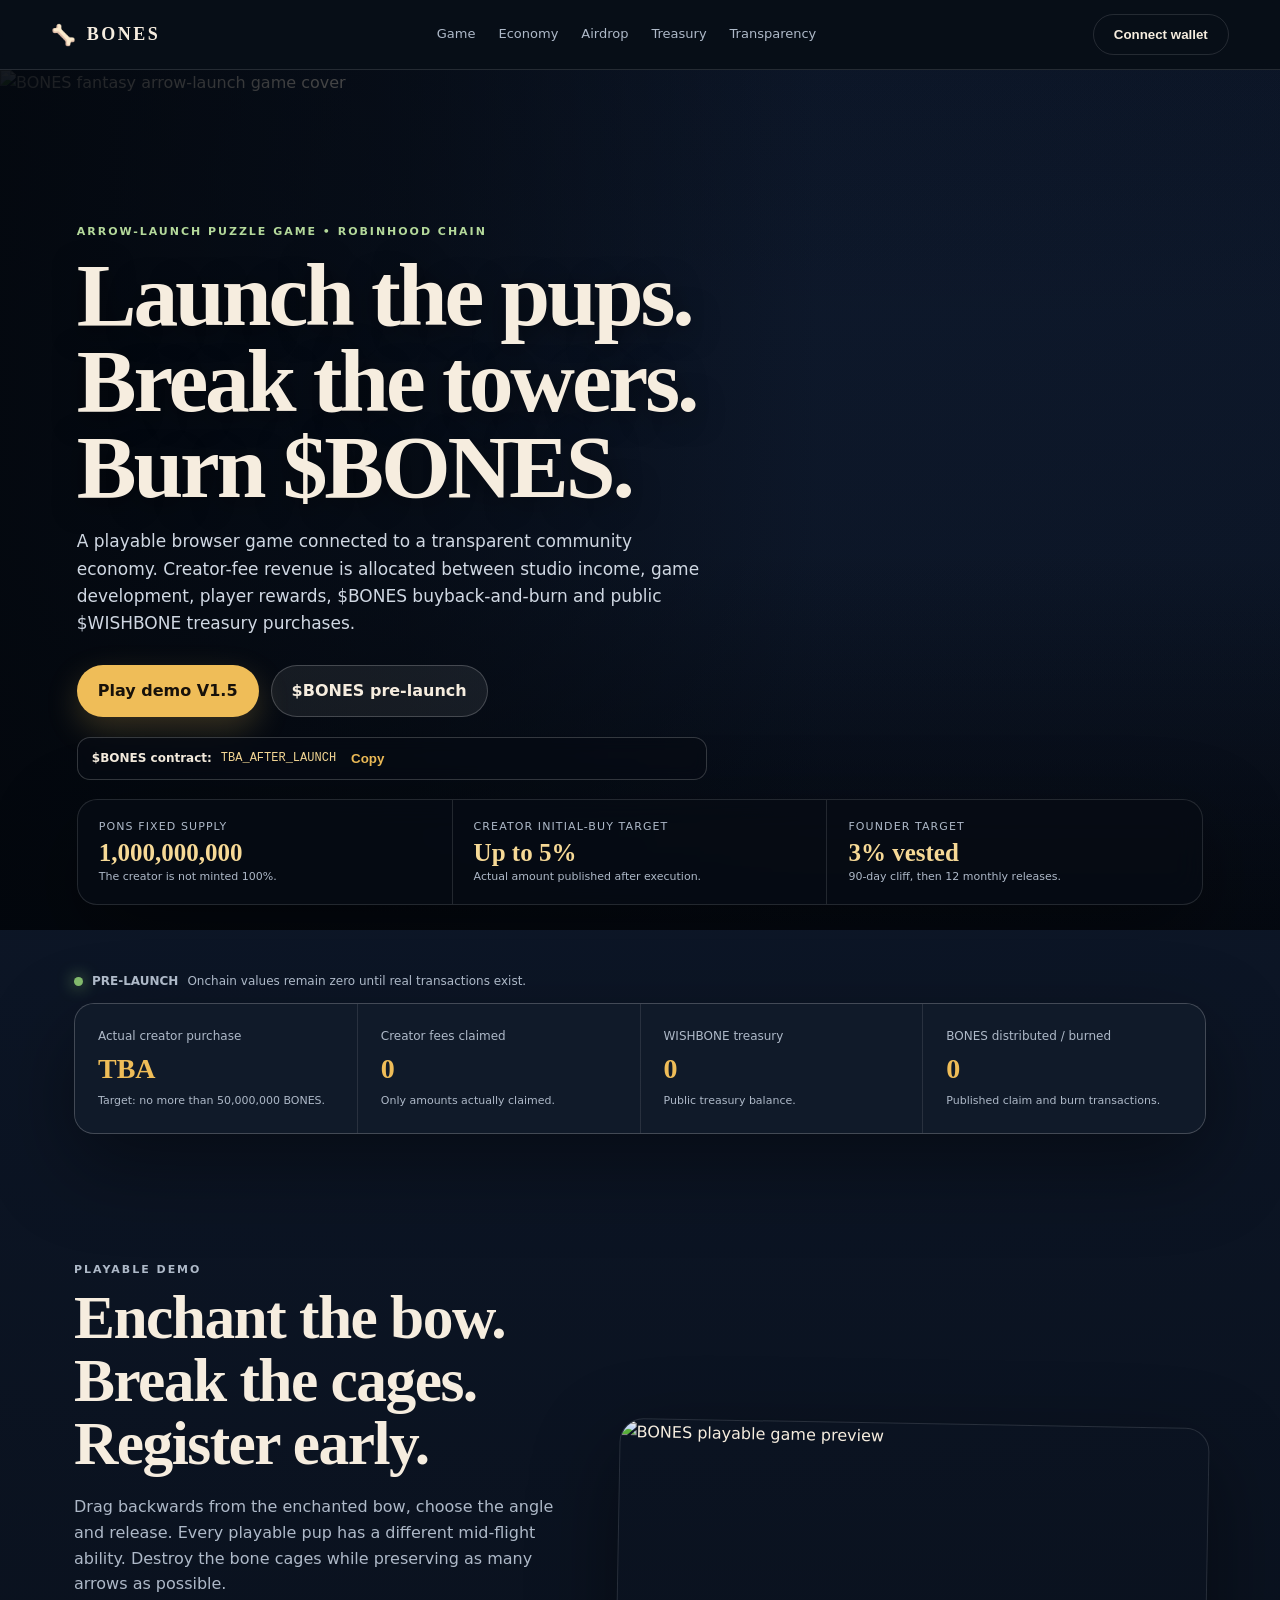
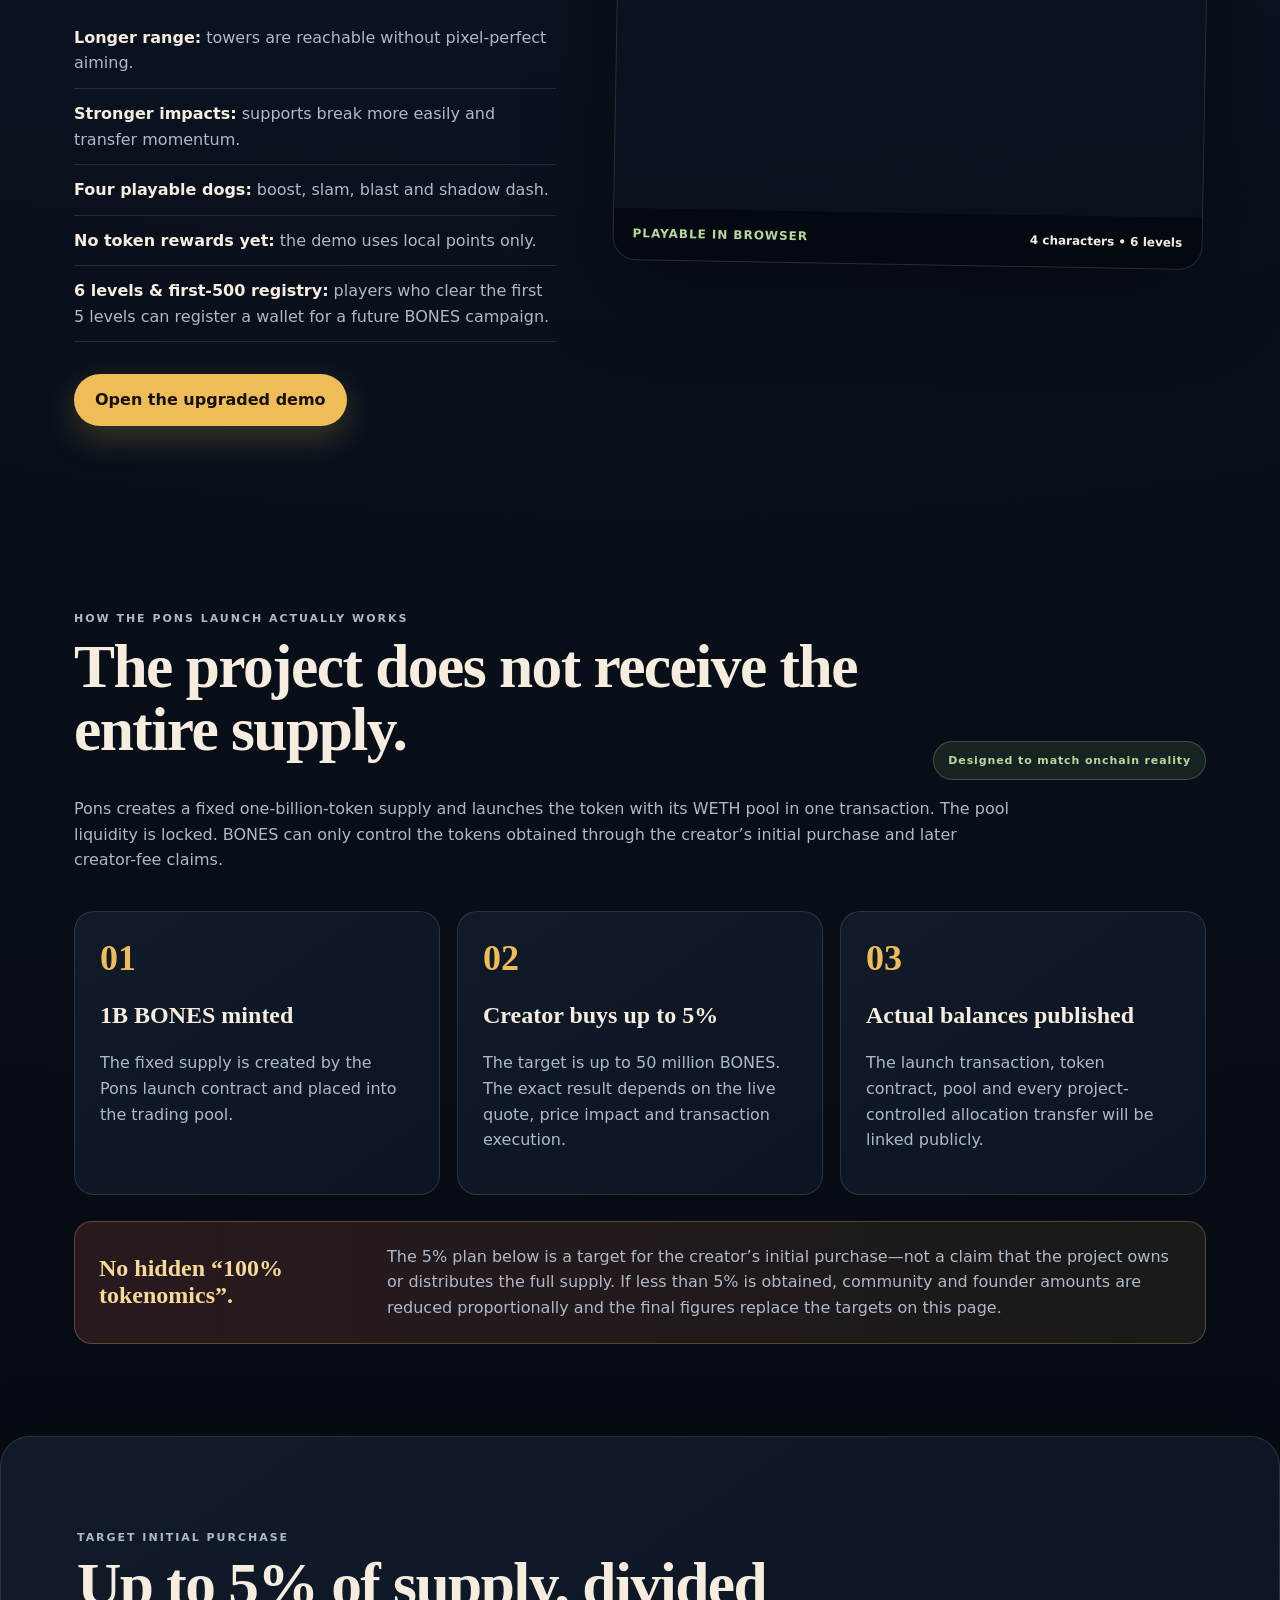
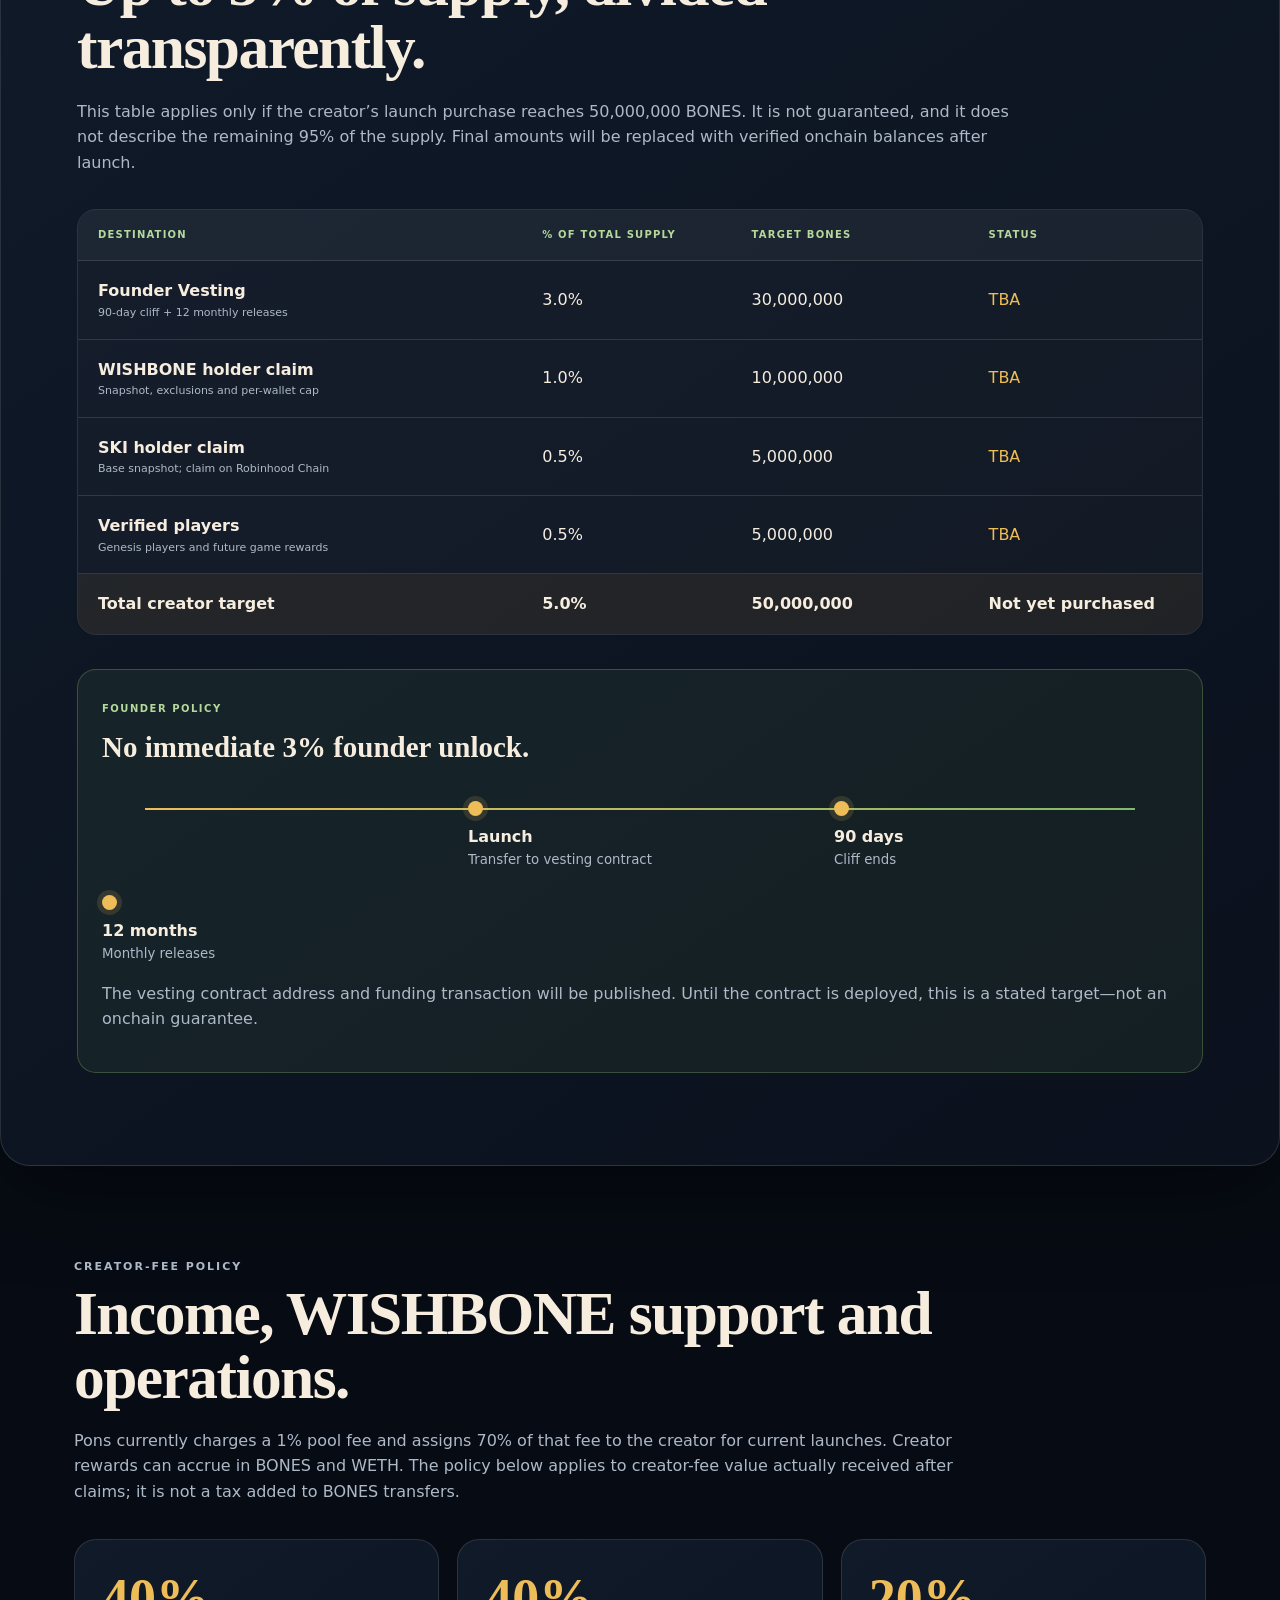
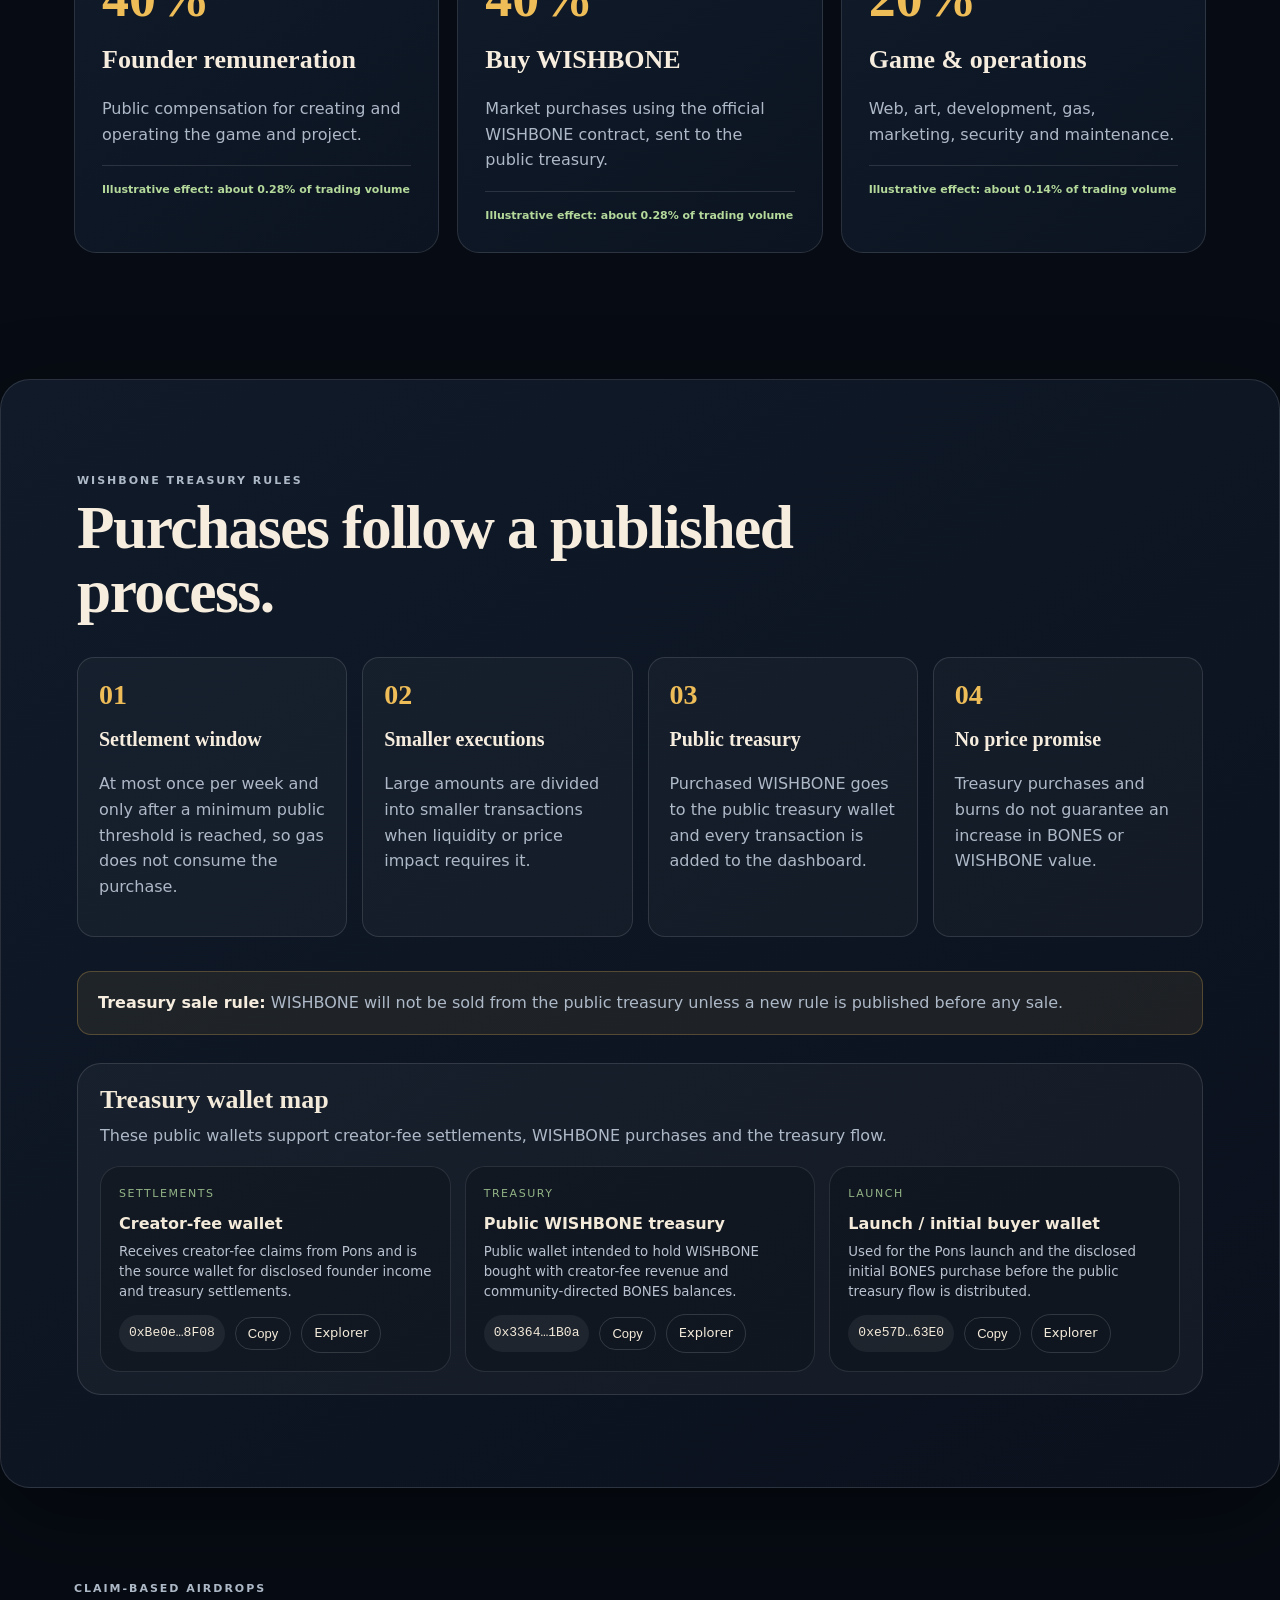
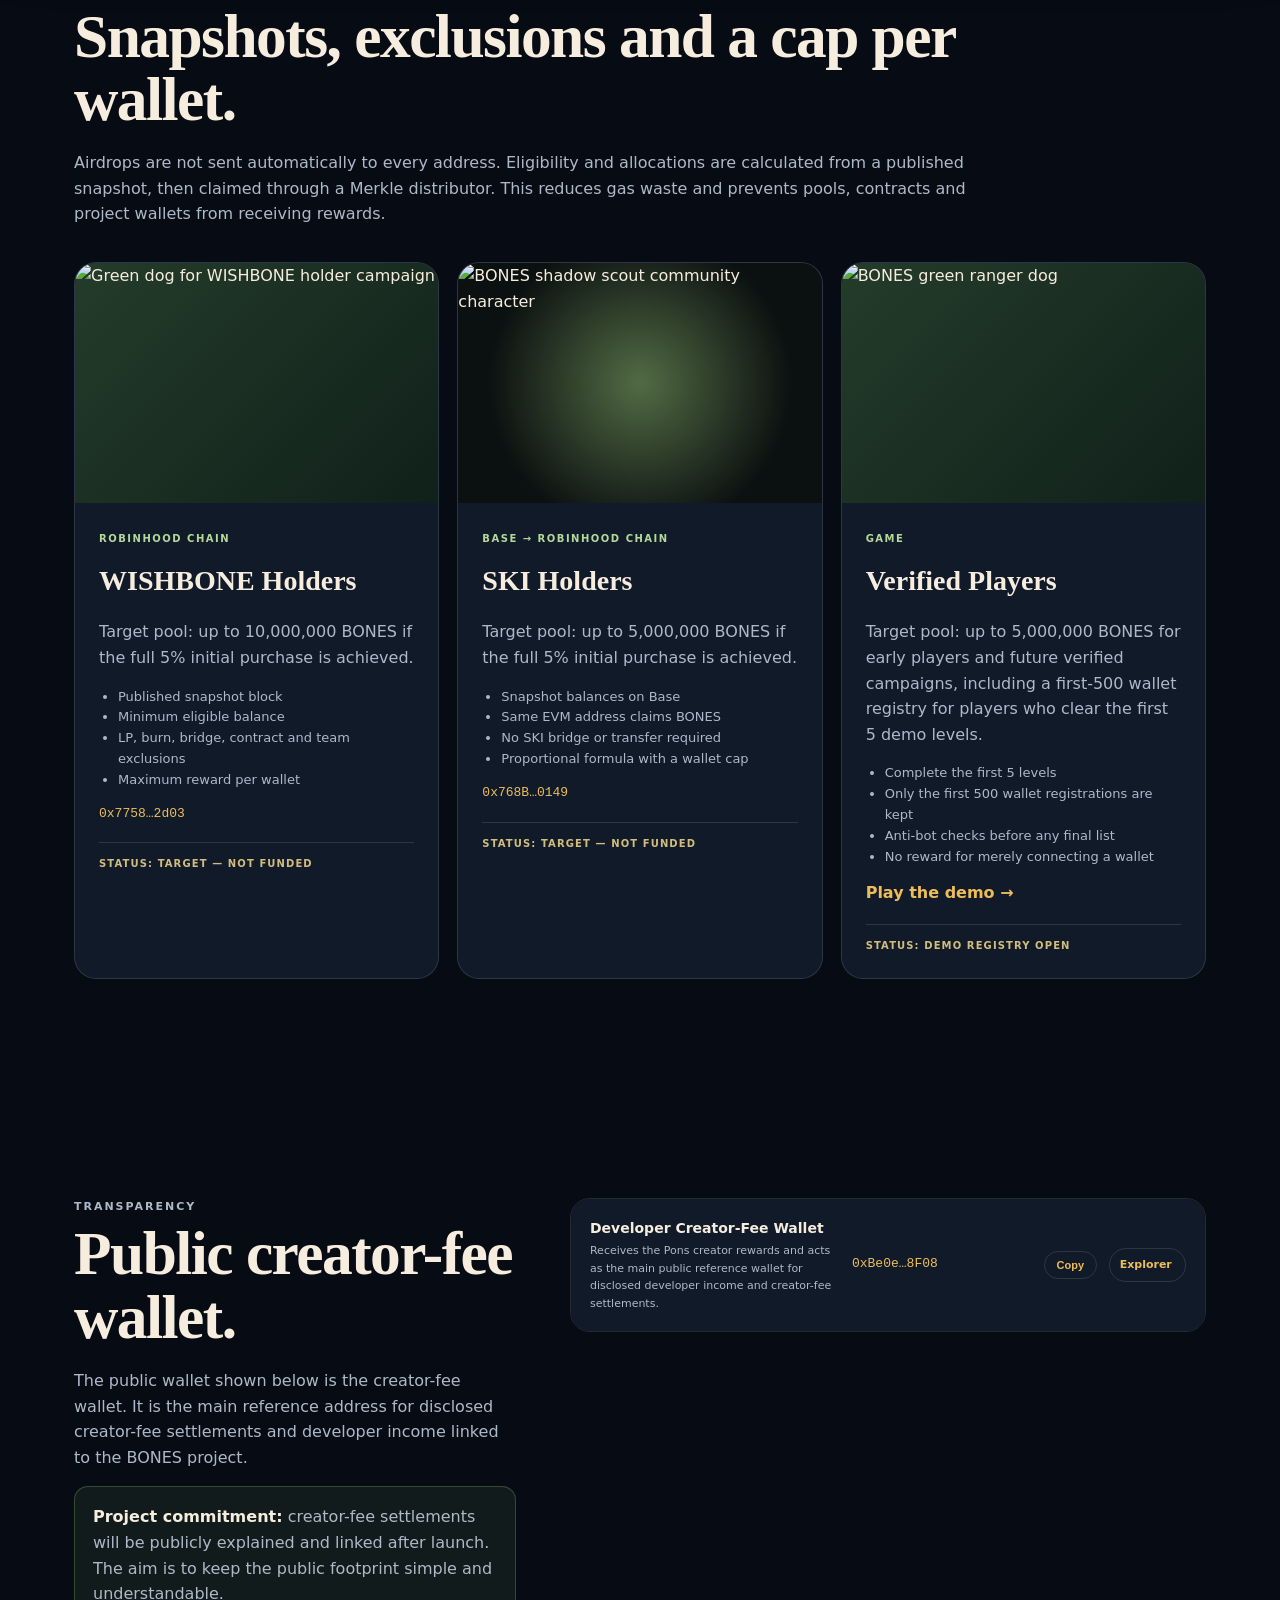
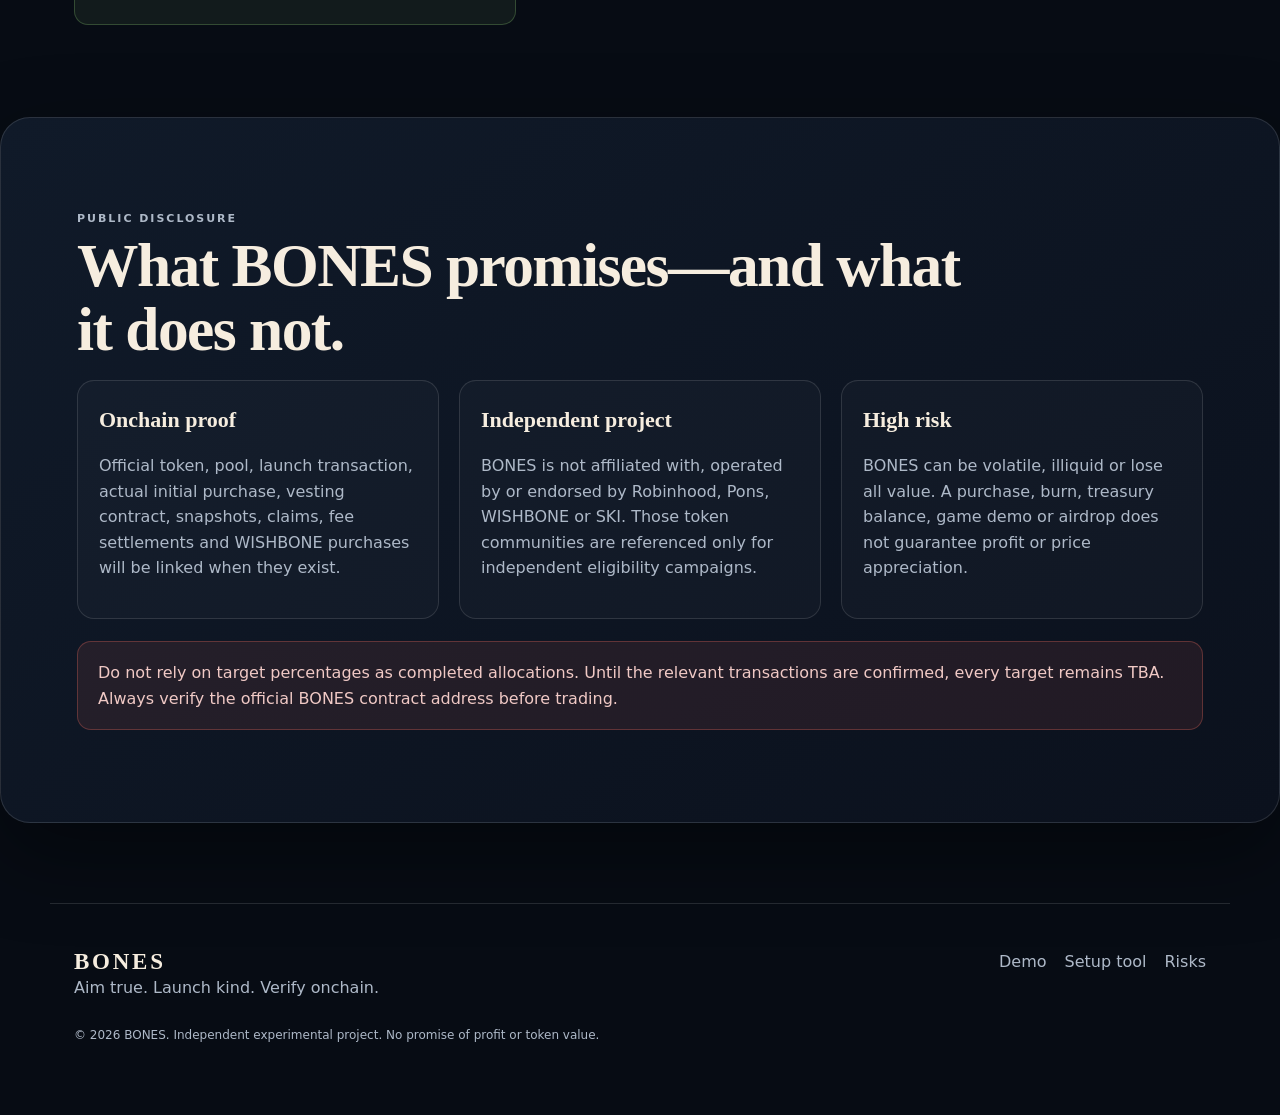
==== index.html @ de627ac3 "Publish BONES public alpha" ====
<!doctype html>
<html lang="en">
<head>
  <meta charset="utf-8" />
  <meta name="viewport" content="width=device-width, initial-scale=1" />
  <meta name="description" content="BONES — a playable arrow-launch game with a public, onchain launch plan on Robinhood Chain." />
  <meta name="theme-color" content="#07101b" />
  <title>BONES | Game & Public Launch Plan</title>
  <link rel="preload" href="assets/bones-cover.webp" as="image" type="image/webp" />
  <link rel="stylesheet" href="styles.css" />
</head>
<body>
  <header class="topbar">
    <a class="brand" href="#home" aria-label="BONES home"><span class="bone-mark">🦴</span><span>BONES</span></a>
    <nav aria-label="Main navigation">
      <a href="#game">Game</a>
      <a href="#launch">Economy</a>
      <a href="#airdrop">Airdrop</a>
      <a href="#treasury">Treasury</a>
      <a href="#wallets">Transparency</a>
    </nav>
    <button id="connectWallet" class="wallet-button" type="button">Connect wallet</button>
  </header>

  <main id="home">
    <section class="hero">
      <picture>
        <source srcset="assets/bones-cover.webp" type="image/webp" />
        <img class="hero-art" src="assets/bones-cover.jpg" alt="BONES fantasy arrow-launch game cover" />
      </picture>
      <div class="hero-overlay"></div>
      <div class="hero-content">
        <p class="eyebrow">ARROW-LAUNCH PUZZLE GAME • ROBINHOOD CHAIN</p>
        <h1>Launch the pups.<br />Break the towers.<br />Burn $BONES.</h1>
        <p class="hero-copy">A playable browser game connected to a transparent community economy. Creator-fee revenue is allocated between studio income, game development, player rewards, $BONES buyback-and-burn and public $WISHBONE treasury purchases.</p>
        <div class="hero-actions">
          <a class="primary" href="game.html">Play demo V1.5</a>
          <a class="secondary" id="buyBonesHero" href="#launch">$BONES pre-launch</a>
        </div>
        <div class="contract-pill"><strong>$BONES contract:</strong><span data-contract="bones">TBA AFTER LAUNCH</span><button data-copy="bones" type="button">Copy</button></div>
      </div>
      <div class="hero-trust" aria-label="Key launch facts">
        <article><span>Pons fixed supply</span><strong>1,000,000,000</strong><small>The creator is not minted 100%.</small></article>
        <article><span>Creator initial-buy target</span><strong>Up to 5%</strong><small>Actual amount published after execution.</small></article>
        <article><span>Founder target</span><strong>3% vested</strong><small>90-day cliff, then 12 monthly releases.</small></article>
      </div>
    </section>

    <section class="stats-section" aria-label="Public dashboard">
      <div class="status-row"><span class="live-dot"></span><strong id="projectStatus">PRE-LAUNCH</strong><span>Onchain values remain zero until real transactions exist.</span></div>
      <div class="stats-grid">
        <article><span>Actual creator purchase</span><strong id="creatorPurchase">TBA</strong><small>Target: no more than 50,000,000 BONES.</small></article>
        <article><span>Creator fees claimed</span><strong id="creatorFeesClaimed">0</strong><small>Only amounts actually claimed.</small></article>
        <article><span>WISHBONE treasury</span><strong id="wishboneTreasury">0</strong><small>Public treasury balance.</small></article>
        <article><span>BONES distributed / burned</span><strong id="bonesActivity">0</strong><small>Published claim and burn transactions.</small></article>
      </div>
    </section>

    <section id="game" class="section split game-section">
      <div>
        <p class="eyebrow">PLAYABLE DEMO</p>
        <h2>Enchant the bow. Break the cages. Register early.</h2>
        <p>Drag backwards from the enchanted bow, choose the angle and release. Every playable pup has a different mid-flight ability. Destroy the bone cages while preserving as many arrows as possible.</p>
        <ul class="feature-list">
          <li><strong>Longer range:</strong> towers are reachable without pixel-perfect aiming.</li>
          <li><strong>Stronger impacts:</strong> supports break more easily and transfer momentum.</li>
          <li><strong>Four playable dogs:</strong> boost, slam, blast and shadow dash.</li>
          <li><strong>No token rewards yet:</strong> the demo uses local points only.</li>
          <li><strong>6 levels & first-500 registry:</strong> players who clear the first 5 levels can register a wallet for a future BONES campaign.</li>
        </ul>
        <a class="primary inline" href="game.html">Open the upgraded demo</a>
      </div>
      <a class="game-card" href="game.html" aria-label="Open BONES demo">
        <img src="assets/game-preview.webp" alt="BONES playable game preview" />
        <div class="game-card-overlay"><span>PLAYABLE IN BROWSER</span><strong>4 characters • 6 levels</strong></div>
      </a>
    </section>

    <section id="launch" class="section launch-section">
      <div class="section-heading-row">
        <div>
          <p class="eyebrow">HOW THE PONS LAUNCH ACTUALLY WORKS</p>
          <h2>The project does not receive the entire supply.</h2>
        </div>
        <span class="verified-label">Designed to match onchain reality</span>
      </div>
      <p class="section-intro">Pons creates a fixed one-billion-token supply and launches the token with its WETH pool in one transaction. The pool liquidity is locked. BONES can only control the tokens obtained through the creator’s initial purchase and later creator-fee claims.</p>

      <div class="flow-grid">
        <article><span class="flow-number">01</span><h3>1B BONES minted</h3><p>The fixed supply is created by the Pons launch contract and placed into the trading pool.</p></article>
        <article><span class="flow-number">02</span><h3>Creator buys up to 5%</h3><p>The target is up to 50 million BONES. The exact result depends on the live quote, price impact and transaction execution.</p></article>
        <article><span class="flow-number">03</span><h3>Actual balances published</h3><p>The launch transaction, token contract, pool and every project-controlled allocation transfer will be linked publicly.</p></article>
      </div>

      <div class="truth-banner">
        <strong>No hidden “100% tokenomics”.</strong>
        <p>The 5% plan below is a target for the creator’s initial purchase—not a claim that the project owns or distributes the full supply. If less than 5% is obtained, community and founder amounts are reduced proportionally and the final figures replace the targets on this page.</p>
      </div>
    </section>

    <section id="allocation" class="section dark-panel allocation-section">
      <p class="eyebrow">TARGET INITIAL PURCHASE</p>
      <h2>Up to 5% of supply, divided transparently.</h2>
      <p class="section-intro">This table applies only if the creator’s launch purchase reaches 50,000,000 BONES. It is not guaranteed, and it does not describe the remaining 95% of the supply. Final amounts will be replaced with verified onchain balances after launch.</p>

      <div class="allocation-table" role="table" aria-label="Target creator initial purchase allocation">
        <div class="allocation-row allocation-head" role="row"><span>Destination</span><span>% of total supply</span><span>Target BONES</span><span>Status</span></div>
        <div class="allocation-row" role="row"><span><strong>Founder Vesting</strong><small>90-day cliff + 12 monthly releases</small></span><span>3.0%</span><span>30,000,000</span><span class="status-tba">TBA</span></div>
        <div class="allocation-row" role="row"><span><strong>WISHBONE holder claim</strong><small>Snapshot, exclusions and per-wallet cap</small></span><span>1.0%</span><span>10,000,000</span><span class="status-tba">TBA</span></div>
        <div class="allocation-row" role="row"><span><strong>SKI holder claim</strong><small>Base snapshot; claim on Robinhood Chain</small></span><span>0.5%</span><span>5,000,000</span><span class="status-tba">TBA</span></div>
        <div class="allocation-row" role="row"><span><strong>Verified players</strong><small>Genesis players and future game rewards</small></span><span>0.5%</span><span>5,000,000</span><span class="status-tba">TBA</span></div>
        <div class="allocation-row allocation-total" role="row"><span><strong>Total creator target</strong></span><span>5.0%</span><span>50,000,000</span><span>Not yet purchased</span></div>
      </div>

      <div class="vesting-card">
        <div><span class="chain-tag">FOUNDER POLICY</span><h3>No immediate 3% founder unlock.</h3></div>
        <div class="vesting-timeline"><i></i><div><strong>Launch</strong><small>Transfer to vesting contract</small></div><div><strong>90 days</strong><small>Cliff ends</small></div><div><strong>12 months</strong><small>Monthly releases</small></div></div>
        <p>The vesting contract address and funding transaction will be published. Until the contract is deployed, this is a stated target—not an onchain guarantee.</p>
      </div>
    </section>

    <section id="fees" class="section fee-section">
      <p class="eyebrow">CREATOR-FEE POLICY</p>
      <h2>Income, WISHBONE support and operations.</h2>
      <p class="section-intro">Pons currently charges a 1% pool fee and assigns 70% of that fee to the creator for current launches. Creator rewards can accrue in BONES and WETH. The policy below applies to creator-fee value actually received after claims; it is not a tax added to BONES transfers.</p>

      <div class="fee-cards three">
        <article><strong>40%</strong><h3>Founder remuneration</h3><p>Public compensation for creating and operating the game and project.</p><span>Illustrative effect: about 0.28% of trading volume</span></article>
        <article><strong>40%</strong><h3>Buy WISHBONE</h3><p>Market purchases using the official WISHBONE contract, sent to the public treasury.</p><span>Illustrative effect: about 0.28% of trading volume</span></article>
        <article><strong>20%</strong><h3>Game & operations</h3><p>Web, art, development, gas, marketing, security and maintenance.</p><span>Illustrative effect: about 0.14% of trading volume</span></article>
      </div>
    </section>

    <section id="treasury" class="section dark-panel rules-section">
      <p class="eyebrow">WISHBONE TREASURY RULES</p>
      <h2>Purchases follow a published process.</h2>
      <div class="rules-grid">
        <article><span>01</span><h3>Settlement window</h3><p>At most once per week and only after a minimum public threshold is reached, so gas does not consume the purchase.</p></article>
        <article><span>02</span><h3>Smaller executions</h3><p>Large amounts are divided into smaller transactions when liquidity or price impact requires it.</p></article>
        <article><span>03</span><h3>Public treasury</h3><p>Purchased WISHBONE goes to the public treasury wallet and every transaction is added to the dashboard.</p></article>
        <article><span>04</span><h3>No price promise</h3><p>Treasury purchases and burns do not guarantee an increase in BONES or WISHBONE value.</p></article>
      </div>
      <div class="policy-line"><strong>Treasury sale rule:</strong> WISHBONE will not be sold from the public treasury unless a new rule is published before any sale.</div>
      <div class="treasury-wallets-block">
        <h3>Treasury wallet map</h3>
        <p class="treasury-wallets-intro">These public wallets support creator-fee settlements, WISHBONE purchases and the treasury flow.</p>
        <div class="treasury-wallets-grid" id="treasuryWalletsGrid"></div>
      </div>
    </section>

    <section id="airdrop" class="section">
      <p class="eyebrow">CLAIM-BASED AIRDROPS</p>
      <h2>Snapshots, exclusions and a cap per wallet.</h2>
      <p class="section-intro">Airdrops are not sent automatically to every address. Eligibility and allocations are calculated from a published snapshot, then claimed through a Merkle distributor. This reduces gas waste and prevents pools, contracts and project wallets from receiving rewards.</p>
      <div class="airdrop-grid visual-cards">
        <article class="airdrop-card wishbone-card">
          <div class="airdrop-image"><img src="assets/wishbone-holder-dog.png" alt="Green dog for WISHBONE holder campaign" /></div>
          <span class="chain-tag">ROBINHOOD CHAIN</span>
          <h3>WISHBONE Holders</h3>
          <p>Target pool: up to 10,000,000 BONES if the full 5% initial purchase is achieved.</p>
          <ul><li>Published snapshot block</li><li>Minimum eligible balance</li><li>LP, burn, bridge, contract and team exclusions</li><li>Maximum reward per wallet</li></ul>
          <code data-contract="wishbone">0x7758…2d03</code>
          <span class="pool-status">STATUS: TARGET — NOT FUNDED</span>
        </article>

        <article class="airdrop-card ski-card">
          <div class="airdrop-image masked"><img src="assets/shadow-scout.png" alt="BONES shadow scout community character" /></div>
          <span class="chain-tag">BASE → ROBINHOOD CHAIN</span>
          <h3>SKI Holders</h3>
          <p>Target pool: up to 5,000,000 BONES if the full 5% initial purchase is achieved.</p>
          <ul><li>Snapshot balances on Base</li><li>Same EVM address claims BONES</li><li>No SKI bridge or transfer required</li><li>Proportional formula with a wallet cap</li></ul>
          <code data-contract="skiBase">0x768B…0149</code>
          <span class="pool-status">STATUS: TARGET — NOT FUNDED</span>
        </article>

        <article class="airdrop-card genesis-card">
          <div class="airdrop-image game-airdrop"><img src="assets/hero-green-dog.png" alt="BONES green ranger dog" /></div>
          <span class="chain-tag">GAME</span>
          <h3>Verified Players</h3>
          <p>Target pool: up to 5,000,000 BONES for early players and future verified campaigns, including a first-500 wallet registry for players who clear the first 5 demo levels.</p>
          <ul><li>Complete the first 5 levels</li><li>Only the first 500 wallet registrations are kept</li><li>Anti-bot checks before any final list</li><li>No reward for merely connecting a wallet</li></ul>
          <a href="game.html">Play the demo →</a>
          <span class="pool-status">STATUS: DEMO REGISTRY OPEN</span>
        </article>
      </div>
    </section>

    <section id="wallets" class="section wallet-section">
      <div>
        <p class="eyebrow">TRANSPARENCY</p>
        <h2>Public creator-fee wallet.</h2>
        <p>The public wallet shown below is the creator-fee wallet. It is the main reference address for disclosed creator-fee settlements and developer income linked to the BONES project.</p>
        <div class="wallet-commitment"><strong>Project commitment:</strong> creator-fee settlements will be publicly explained and linked after launch. The aim is to keep the public footprint simple and understandable.</div>
      </div>
      <div class="wallet-table" id="walletTable"></div>
    </section>

    <section id="transparency" class="section dark-panel transparency-section">
      <p class="eyebrow">PUBLIC DISCLOSURE</p>
      <h2>What BONES promises—and what it does not.</h2>
      <div class="disclosure-columns">
        <article><h3>Onchain proof</h3><p>Official token, pool, launch transaction, actual initial purchase, vesting contract, snapshots, claims, fee settlements and WISHBONE purchases will be linked when they exist.</p></article>
        <article><h3>Independent project</h3><p>BONES is not affiliated with, operated by or endorsed by Robinhood, Pons, WISHBONE or SKI. Those token communities are referenced only for independent eligibility campaigns.</p></article>
        <article><h3>High risk</h3><p>BONES can be volatile, illiquid or lose all value. A purchase, burn, treasury balance, game demo or airdrop does not guarantee profit or price appreciation.</p></article>
      </div>
      <div class="risk-notice">Do not rely on target percentages as completed allocations. Until the relevant transactions are confirmed, every target remains TBA. Always verify the official BONES contract address before trading.</div>
    </section>
  </main>

  <footer>
    <div><strong>BONES</strong><span>Aim true. Launch kind. Verify onchain.</span></div>
    <div><a href="game.html">Demo</a><a href="setup.html">Setup tool</a><a href="#transparency">Risks</a></div>
    <p>© 2026 BONES. Independent experimental project. No promise of profit or token value.</p>
  </footer>

  <script src="config.js"></script>
  <script src="app.js"></script>
</body>
</html>
---- styles.css ----
:root{
  --bg:#070c14;
  --bg2:#0b1320;
  --panel:#101a29;
  --panel2:#152235;
  --text:#f6eddf;
  --muted:#aeb9c8;
  --gold:#efbd58;
  --gold2:#f6d996;
  --green:#82b96c;
  --green2:#b4d99b;
  --red:#c65b53;
  --line:rgba(255,255,255,.12);
  --shadow:0 30px 85px rgba(0,0,0,.42);
}
*{box-sizing:border-box}html{scroll-behavior:smooth}body{margin:0;background:radial-gradient(circle at 50% -20%,#142441 0,#070c14 42%);color:var(--text);font-family:Inter,ui-sans-serif,system-ui,-apple-system,Segoe UI,sans-serif;line-height:1.6}a{color:inherit;text-decoration:none}button,a{-webkit-tap-highlight-color:transparent}.topbar{position:sticky;top:0;z-index:50;min-height:70px;display:flex;align-items:center;gap:28px;padding:12px clamp(18px,4vw,64px);background:rgba(7,12,20,.84);border-bottom:1px solid var(--line);backdrop-filter:blur(18px)}.brand{display:flex;align-items:center;gap:8px;font:800 18px Georgia,serif;letter-spacing:.14em;white-space:nowrap}.bone-mark{font-size:20px}nav{display:flex;gap:23px;flex:1;justify-content:center;color:var(--muted);font-size:13px}nav a:hover{color:var(--text)}.wallet-button,.primary,.secondary{border:1px solid transparent;border-radius:999px;padding:12px 20px;font-weight:850;cursor:pointer;transition:transform .18s,background .18s,border-color .18s}.wallet-button{color:var(--text);background:transparent;border-color:var(--line)}.primary{display:inline-flex;align-items:center;justify-content:center;background:var(--gold);color:#17110a;box-shadow:0 12px 32px rgba(239,189,88,.22)}.secondary{display:inline-flex;align-items:center;justify-content:center;background:rgba(255,255,255,.07);border-color:rgba(255,255,255,.2);color:var(--text)}.primary:hover,.secondary:hover,.wallet-button:hover{transform:translateY(-2px)}
.hero{min-height:860px;position:relative;overflow:hidden;display:flex;align-items:flex-end;padding:110px clamp(22px,6vw,88px) 150px}.hero picture{position:absolute;inset:0}.hero-art{width:100%;height:100%;object-fit:cover;object-position:center}.hero-overlay{position:absolute;inset:0;background:linear-gradient(90deg,rgba(3,7,13,.91) 0,rgba(3,7,13,.63) 32%,rgba(3,7,13,.06) 64%),linear-gradient(0deg,rgba(4,8,15,.92) 0,transparent 44%),linear-gradient(180deg,rgba(4,8,15,.16),transparent 30%)}.hero-content{position:relative;z-index:2;max-width:660px}.eyebrow{margin:0;color:var(--green2);font-size:11px;font-weight:900;letter-spacing:.18em;text-transform:uppercase}.hero h1{margin:12px 0 18px;font:800 clamp(54px,7vw,98px)/.96 Georgia,serif;letter-spacing:-.035em;text-shadow:0 5px 28px rgba(0,0,0,.5)}.hero-copy{max-width:630px;color:#d0d8e3;font-size:17px}.hero-actions{display:flex;gap:12px;flex-wrap:wrap;margin:28px 0 20px}.contract-pill{display:flex;align-items:center;gap:9px;max-width:100%;padding:11px 14px;border:1px solid rgba(255,255,255,.19);border-radius:13px;background:rgba(8,13,22,.68);backdrop-filter:blur(8px);font-size:12px}.contract-pill span{min-width:0;overflow:hidden;text-overflow:ellipsis;white-space:nowrap;color:var(--gold2);font-family:ui-monospace,monospace}.contract-pill button{border:0;background:transparent;color:var(--gold);font-weight:900;cursor:pointer}.hero-trust{position:absolute;z-index:3;left:clamp(22px,6vw,88px);right:clamp(22px,6vw,88px);bottom:25px;display:grid;grid-template-columns:repeat(3,1fr);border:1px solid var(--line);border-radius:20px;overflow:hidden;background:rgba(7,12,20,.82);backdrop-filter:blur(16px);box-shadow:var(--shadow)}.hero-trust article{padding:18px 21px;border-right:1px solid var(--line)}.hero-trust article:last-child{border-right:0}.hero-trust span,.hero-trust small{display:block;color:var(--muted)}.hero-trust span{font-size:11px;text-transform:uppercase;letter-spacing:.1em}.hero-trust strong{display:block;margin:4px 0 1px;font:700 25px Georgia,serif;color:var(--gold2)}.hero-trust small{font-size:11px}
.stats-section{max-width:1180px;margin:42px auto 35px;padding:0 24px}.status-row{display:flex;align-items:center;gap:9px;margin-bottom:12px;color:var(--muted);font-size:12px}.live-dot{width:9px;height:9px;border-radius:50%;background:var(--green);box-shadow:0 0 16px var(--green)}.stats-grid{display:grid;grid-template-columns:repeat(4,1fr);gap:1px;background:var(--line);border:1px solid var(--line);border-radius:20px;overflow:hidden;box-shadow:var(--shadow)}.stats-grid article{padding:23px;background:var(--panel)}.stats-grid span,.stats-grid small{display:block;color:var(--muted)}.stats-grid span{font-size:12px}.stats-grid strong{display:block;margin:7px 0;font:700 28px Georgia,serif;color:var(--gold)}.stats-grid small{font-size:11px}
.section{max-width:1180px;margin:0 auto;padding:92px 24px}.section h2{max-width:920px;margin:7px 0 19px;font:700 clamp(38px,4.8vw,65px)/1.03 Georgia,serif;letter-spacing:-.025em}.section h3{font-family:Georgia,serif}.section p{color:var(--muted)}.section-intro{max-width:940px}.split{display:grid;grid-template-columns:.9fr 1.1fr;gap:60px;align-items:center}.feature-list{padding:0;list-style:none;color:var(--muted)}.feature-list li{padding:12px 0;border-bottom:1px solid var(--line)}.feature-list strong{color:var(--text)}.inline{margin-top:16px}.game-card{position:relative;display:block;overflow:hidden;border:1px solid var(--line);border-radius:24px;box-shadow:var(--shadow);transform:rotate(1deg);transition:transform .25s}.game-card:hover{transform:rotate(0) translateY(-5px)}.game-card img{display:block;width:100%;min-height:440px;object-fit:cover}.game-card-overlay{position:absolute;left:0;right:0;bottom:0;display:flex;justify-content:space-between;gap:20px;padding:16px 19px;background:rgba(4,8,15,.88);font-size:12px}.game-card-overlay span{color:var(--green2);font-weight:900;letter-spacing:.08em}
.section-heading-row{display:flex;justify-content:space-between;gap:35px;align-items:flex-end}.verified-label{flex:0 0 auto;padding:10px 14px;border-radius:999px;background:rgba(130,185,108,.12);border:1px solid rgba(130,185,108,.32);color:var(--green2);font-size:11px;font-weight:900;letter-spacing:.08em}.flow-grid{display:grid;grid-template-columns:repeat(3,1fr);gap:17px;margin:38px 0 26px}.flow-grid article{min-height:245px;padding:25px;border:1px solid var(--line);border-radius:20px;background:linear-gradient(145deg,var(--panel),#0c1421)}.flow-number{display:block;color:var(--gold);font:700 36px Georgia,serif}.flow-grid h3{font-size:24px;margin:17px 0 8px}.truth-banner{display:grid;grid-template-columns:260px 1fr;gap:28px;align-items:center;padding:22px 24px;border-radius:18px;background:linear-gradient(90deg,rgba(198,91,83,.18),rgba(239,189,88,.08));border:1px solid rgba(239,189,88,.28)}.truth-banner strong{font:700 24px Georgia,serif;color:var(--gold2)}.truth-banner p{margin:0}
.dark-panel{max-width:1320px;background:linear-gradient(145deg,var(--panel),#0b111d);border:1px solid var(--line);border-radius:30px;padding-left:clamp(26px,6vw,76px);padding-right:clamp(26px,6vw,76px);box-shadow:var(--shadow)}.allocation-table{margin:34px 0;border:1px solid var(--line);border-radius:19px;overflow:hidden}.allocation-row{display:grid;grid-template-columns:1.55fr .7fr .8fr .7fr;gap:16px;align-items:center;padding:17px 20px;background:rgba(255,255,255,.025);border-bottom:1px solid var(--line)}.allocation-row:last-child{border-bottom:0}.allocation-row>span{min-width:0}.allocation-row strong,.allocation-row small{display:block}.allocation-row small{color:var(--muted);font-size:11px}.allocation-head{background:rgba(255,255,255,.06);font-size:10px;font-weight:900;letter-spacing:.12em;text-transform:uppercase;color:var(--green2)}.allocation-total{background:rgba(239,189,88,.09);font-weight:900}.status-tba{color:var(--gold)}.vesting-card{padding:24px;border:1px solid rgba(130,185,108,.32);border-radius:19px;background:rgba(130,185,108,.08)}.vesting-card h3{margin:5px 0;font-size:29px}.chain-tag{font-size:10px;font-weight:900;letter-spacing:.15em;color:var(--green2)}.vesting-timeline{position:relative;display:grid;grid-template-columns:repeat(3,1fr);gap:22px;margin:28px 0 14px}.vesting-timeline:before{content:"";position:absolute;left:4%;right:4%;top:9px;height:2px;background:linear-gradient(90deg,var(--gold),var(--green))}.vesting-timeline div{position:relative;padding-top:25px}.vesting-timeline div:before{content:"";position:absolute;left:0;top:2px;width:15px;height:15px;border-radius:50%;background:var(--gold);box-shadow:0 0 0 5px rgba(239,189,88,.14)}.vesting-timeline strong,.vesting-timeline small{display:block}.vesting-timeline small{color:var(--muted)}
.fee-cards{display:grid;gap:18px;margin:34px 0}.fee-cards.three{grid-template-columns:repeat(3,1fr)}.fee-cards article{min-height:290px;padding:27px;border-radius:22px;background:linear-gradient(145deg,var(--panel),#0c1421);border:1px solid var(--line)}.fee-cards article>strong{font:700 54px Georgia,serif;color:var(--gold)}.fee-cards h3{font-size:26px;margin:10px 0}.fee-cards article>span{display:block;margin-top:18px;padding-top:15px;border-top:1px solid var(--line);color:var(--green2);font-size:11px;font-weight:800}.example-card{display:grid;grid-template-columns:repeat(4,1fr);gap:1px;margin-top:24px;border:1px solid var(--line);border-radius:20px;overflow:hidden;background:var(--line)}.example-card div{padding:19px;background:var(--panel)}.example-card span,.example-card strong{display:block}.example-card span{color:var(--muted);font-size:11px}.example-card strong{margin-top:5px;color:var(--gold2);font:700 21px Georgia,serif}.example-card p{grid-column:1/-1;margin:0;padding:14px 18px;background:#0a111d;font-size:11px}
.rules-grid{display:grid;grid-template-columns:repeat(4,1fr);gap:15px;margin:34px 0}.rules-grid article{padding:21px;border:1px solid var(--line);border-radius:17px;background:rgba(255,255,255,.03)}.rules-grid article>span{color:var(--gold);font:700 28px Georgia,serif}.rules-grid h3{font-size:20px;margin:12px 0 5px}.policy-line{padding:18px 20px;border-radius:14px;background:rgba(239,189,88,.08);border:1px solid rgba(239,189,88,.26);color:var(--muted)}.policy-line strong{color:var(--text)}
.airdrop-grid{display:grid;grid-template-columns:repeat(3,1fr);gap:18px;margin:35px 0}.airdrop-card{overflow:hidden;padding:0 24px 24px;border-radius:22px;background:var(--panel);border:1px solid var(--line)}.airdrop-image{height:240px;margin:0 -24px 21px;background:linear-gradient(135deg,#243c2a,#10201a);display:grid;place-items:center;overflow:hidden}.airdrop-image img{width:100%;height:100%;object-fit:contain;filter:saturate(1.08)}.airdrop-image.masked{background:radial-gradient(circle,#526b44,#0b1010 70%)}.airdrop-image.masked img{object-fit:cover}.airdrop-image.game-airdrop img{object-fit:cover;object-position:center 25%}.airdrop-card h3{font-size:28px;margin:9px 0}.airdrop-card ul{padding-left:19px;color:var(--muted);font-size:13px}.airdrop-card code{display:block;overflow:hidden;text-overflow:ellipsis;color:var(--gold)}.airdrop-card a{color:var(--gold);font-weight:850}.pool-status{display:block;margin-top:18px;padding-top:13px;border-top:1px solid var(--line);font-size:10px;font-weight:900;letter-spacing:.11em;color:#d2bd7e}
.wallet-section{display:grid;grid-template-columns:.82fr 1.18fr;gap:54px;align-items:start}.wallet-commitment{padding:17px 18px;border-radius:14px;background:rgba(130,185,108,.09);border:1px solid rgba(130,185,108,.3);color:var(--muted)}.wallet-commitment strong{color:var(--text)}.wallet-table{border:1px solid var(--line);border-radius:20px;overflow:hidden}.wallet-row{display:grid;grid-template-columns:minmax(250px,1fr) minmax(180px,.75fr) auto auto;gap:12px;align-items:center;padding:18px 19px;background:var(--panel);border-bottom:1px solid var(--line)}.wallet-row:last-child{border-bottom:0}.wallet-row strong,.wallet-row small{display:block}.wallet-row strong{font-size:14px}.wallet-row small{color:var(--muted);font-size:11px;margin-top:3px}.wallet-row code{color:var(--gold);overflow:hidden;text-overflow:ellipsis}.wallet-row button,.wallet-row a{border:1px solid var(--line);background:transparent;color:var(--gold);border-radius:999px;padding:7px 10px;cursor:pointer;font-size:11px;font-weight:800}.disclosure-columns{display:grid;grid-template-columns:repeat(3,1fr);gap:20px}.disclosure-columns article{padding:21px;border:1px solid var(--line);border-radius:17px;background:rgba(255,255,255,.025)}.disclosure-columns h3{font-size:22px;margin:0 0 7px}.risk-notice{margin-top:22px;padding:18px 20px;background:rgba(198,91,83,.12);border:1px solid rgba(198,91,83,.38);border-radius:14px;color:#f0c9c5}
footer{max-width:1180px;margin:80px auto 0;padding:45px 24px 70px;border-top:1px solid var(--line);display:grid;grid-template-columns:1fr auto;gap:25px;color:var(--muted)}footer strong,footer span{display:block}footer strong{color:var(--text);font:700 23px Georgia,serif;letter-spacing:.12em}footer a{margin-left:18px}footer p{grid-column:1/-1;margin:0;font-size:12px}.setup-wrap{max-width:930px;margin:0 auto;padding:55px 24px}.setup-wrap h1{font:700 52px Georgia,serif}.setup-card{background:var(--panel);padding:25px;border:1px solid var(--line);border-radius:20px;margin-bottom:20px}.setup-card label{display:block;margin:14px 0 6px;color:var(--muted)}.setup-card input{width:100%;padding:13px;border:1px solid var(--line);border-radius:10px;background:#070b13;color:var(--text);font:13px ui-monospace,monospace}.setup-output{width:100%;min-height:280px;background:#050811;color:#d8e2f2;border:1px solid var(--line);border-radius:12px;padding:14px;font:12px/1.5 ui-monospace,monospace}.setup-warning{padding:15px;border-radius:12px;background:rgba(198,91,83,.12);border:1px solid rgba(198,91,83,.35);color:#efc8c5}
@media(max-width:1080px){nav{display:none}.wallet-button{margin-left:auto}.hero{min-height:820px}.stats-grid{grid-template-columns:repeat(2,1fr)}.split,.wallet-section{grid-template-columns:1fr}.flow-grid,.fee-cards.three,.airdrop-grid,.disclosure-columns{grid-template-columns:1fr}.rules-grid{grid-template-columns:repeat(2,1fr)}.game-card img{min-height:360px}.allocation-row{grid-template-columns:1.3fr .7fr .8fr}.allocation-row>span:last-child{grid-column:1/-1}.allocation-head>span:last-child{display:none}.example-card{grid-template-columns:repeat(2,1fr)}}
@media(max-width:720px){.topbar{min-height:62px}.brand{font-size:15px}.wallet-button{padding:9px 12px;font-size:11px}.hero{min-height:760px;padding:80px 20px 250px;align-items:flex-end}.hero-art{object-position:62% center}.hero-overlay{background:linear-gradient(0deg,rgba(3,7,13,.97) 0,rgba(3,7,13,.78) 45%,rgba(3,7,13,.06) 80%)}.hero h1{font-size:52px}.hero-copy{font-size:14px}.hero-trust{left:14px;right:14px;bottom:14px;grid-template-columns:1fr}.hero-trust article{padding:12px 15px;border-right:0;border-bottom:1px solid var(--line)}.hero-trust article:last-child{border-bottom:0}.hero-trust strong{font-size:19px}.stats-grid,.rules-grid,.example-card{grid-template-columns:1fr}.section{padding:70px 19px}.dark-panel{border-radius:0}.section-heading-row{display:block}.verified-label{display:inline-block;margin-top:12px}.truth-banner{grid-template-columns:1fr}.allocation-row{grid-template-columns:1fr 1fr;padding:15px}.allocation-head{display:none}.allocation-row>span:first-child{grid-column:1/-1}.allocation-row>span:last-child{grid-column:auto}.vesting-timeline{grid-template-columns:1fr}.vesting-timeline:before{left:7px;top:5px;bottom:5px;width:2px;height:auto}.vesting-timeline div{padding:0 0 13px 30px}.vesting-timeline div:before{left:0;top:4px}.wallet-row{grid-template-columns:1fr auto}.wallet-row code{grid-column:1/-1;grid-row:2}.wallet-row a{display:none}footer{grid-template-columns:1fr}footer a{margin:0 16px 0 0}.game-card img{min-height:280px}.game-card-overlay{font-size:10px}}


.treasury-wallets-block{margin-top:28px;padding:22px;border:1px solid rgba(255,255,255,.12);border-radius:24px;background:rgba(255,255,255,.04)}
.treasury-wallets-block h3{margin:0 0 8px;color:#f3eada;font:800 26px/1.1 Georgia,serif}
.treasury-wallets-intro{margin:0 0 18px;color:#b9c2d0}
.treasury-wallets-grid{display:grid;grid-template-columns:repeat(3,minmax(0,1fr));gap:14px}
.treasury-wallet-card{padding:18px;border:1px solid rgba(255,255,255,.1);border-radius:20px;background:rgba(4,8,15,.26)}
.treasury-wallet-card strong,.treasury-wallet-card span,.treasury-wallet-card small{display:block}
.treasury-wallet-card strong{color:#f3eada;font-size:16px;margin-bottom:6px}
.treasury-wallet-card span{color:#93b486;font-size:11px;letter-spacing:.14em;text-transform:uppercase;margin-bottom:8px}
.treasury-wallet-card small{color:#b9c2d0;line-height:1.5;margin-bottom:12px}
.treasury-wallet-actions{display:flex;gap:10px;align-items:center;flex-wrap:wrap}
.treasury-wallet-actions code{padding:8px 10px;border-radius:999px;background:rgba(255,255,255,.06);color:#f3eada}
.treasury-wallet-actions button,.treasury-wallet-actions a{padding:8px 12px;border-radius:999px;border:1px solid rgba(255,255,255,.14);background:transparent;color:#f3eada;text-decoration:none;font-size:13px}
@media(max-width:900px){.treasury-wallets-grid{grid-template-columns:1fr}}
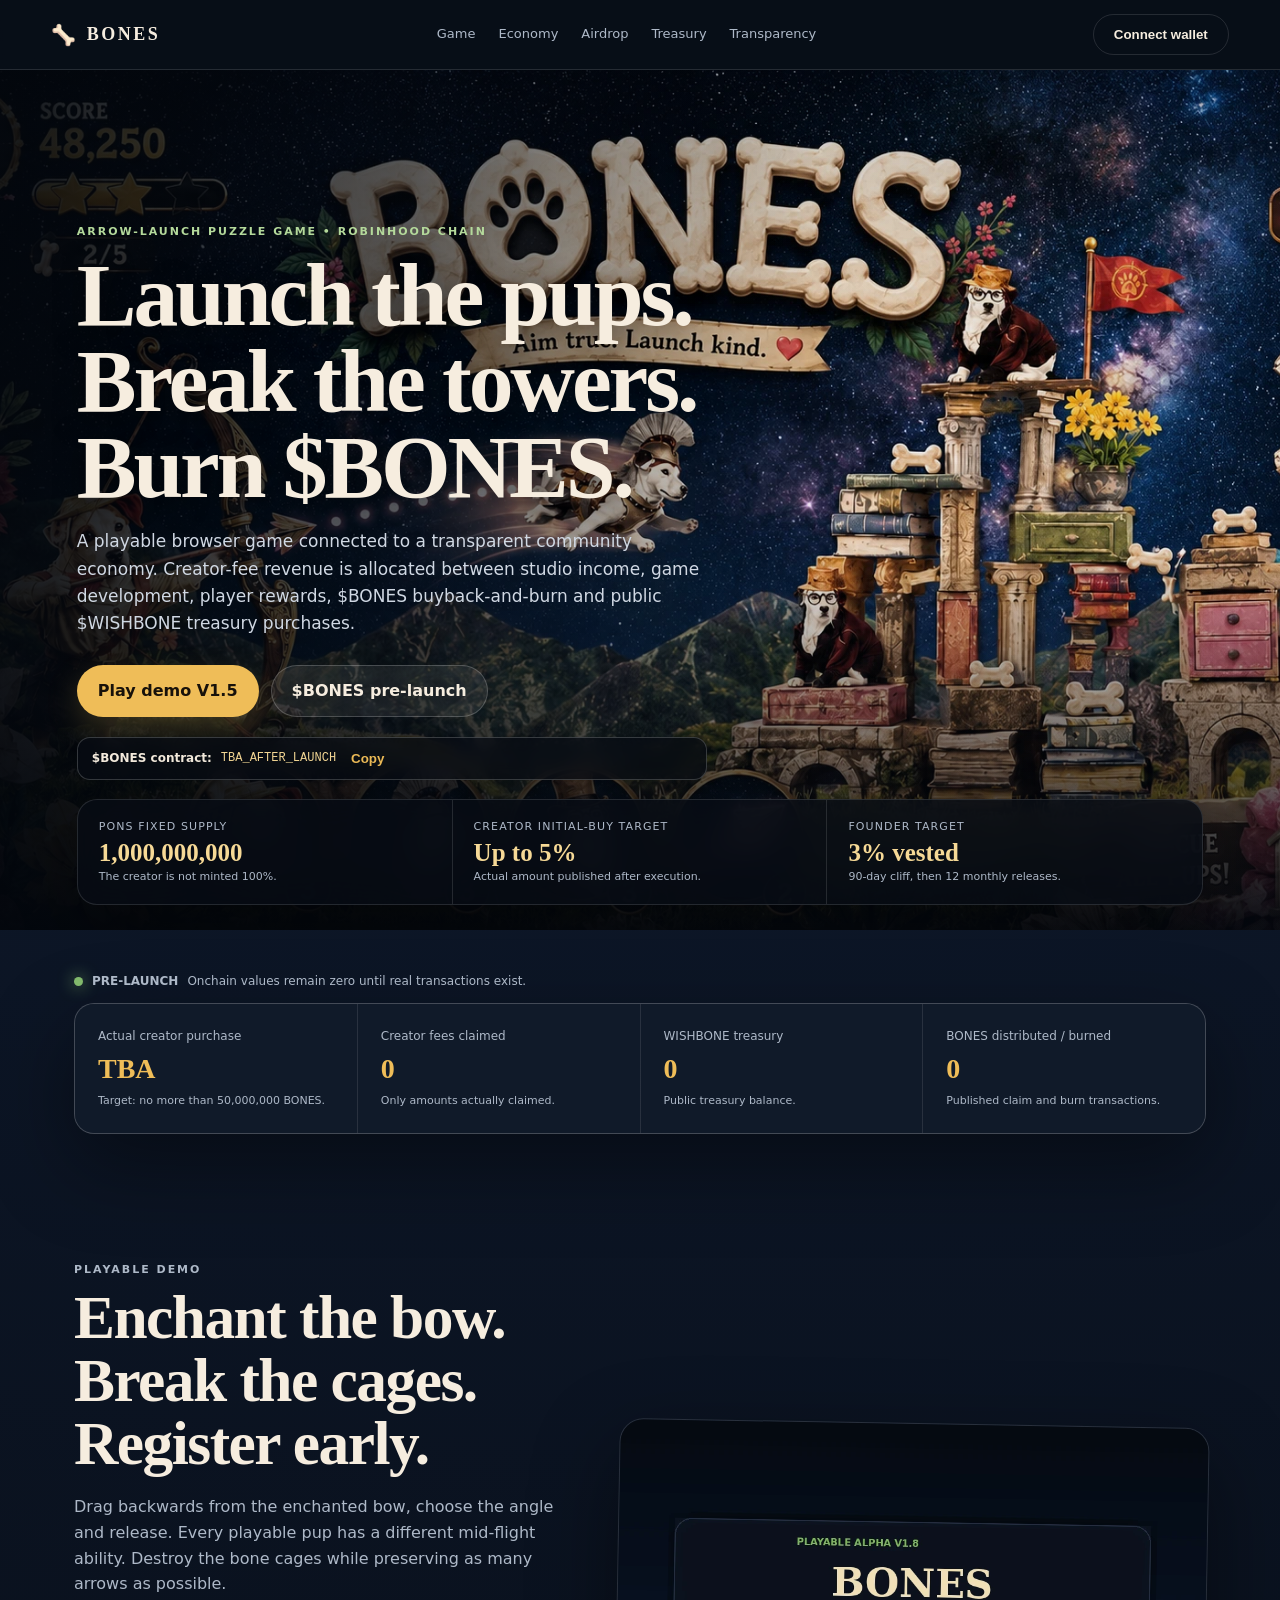
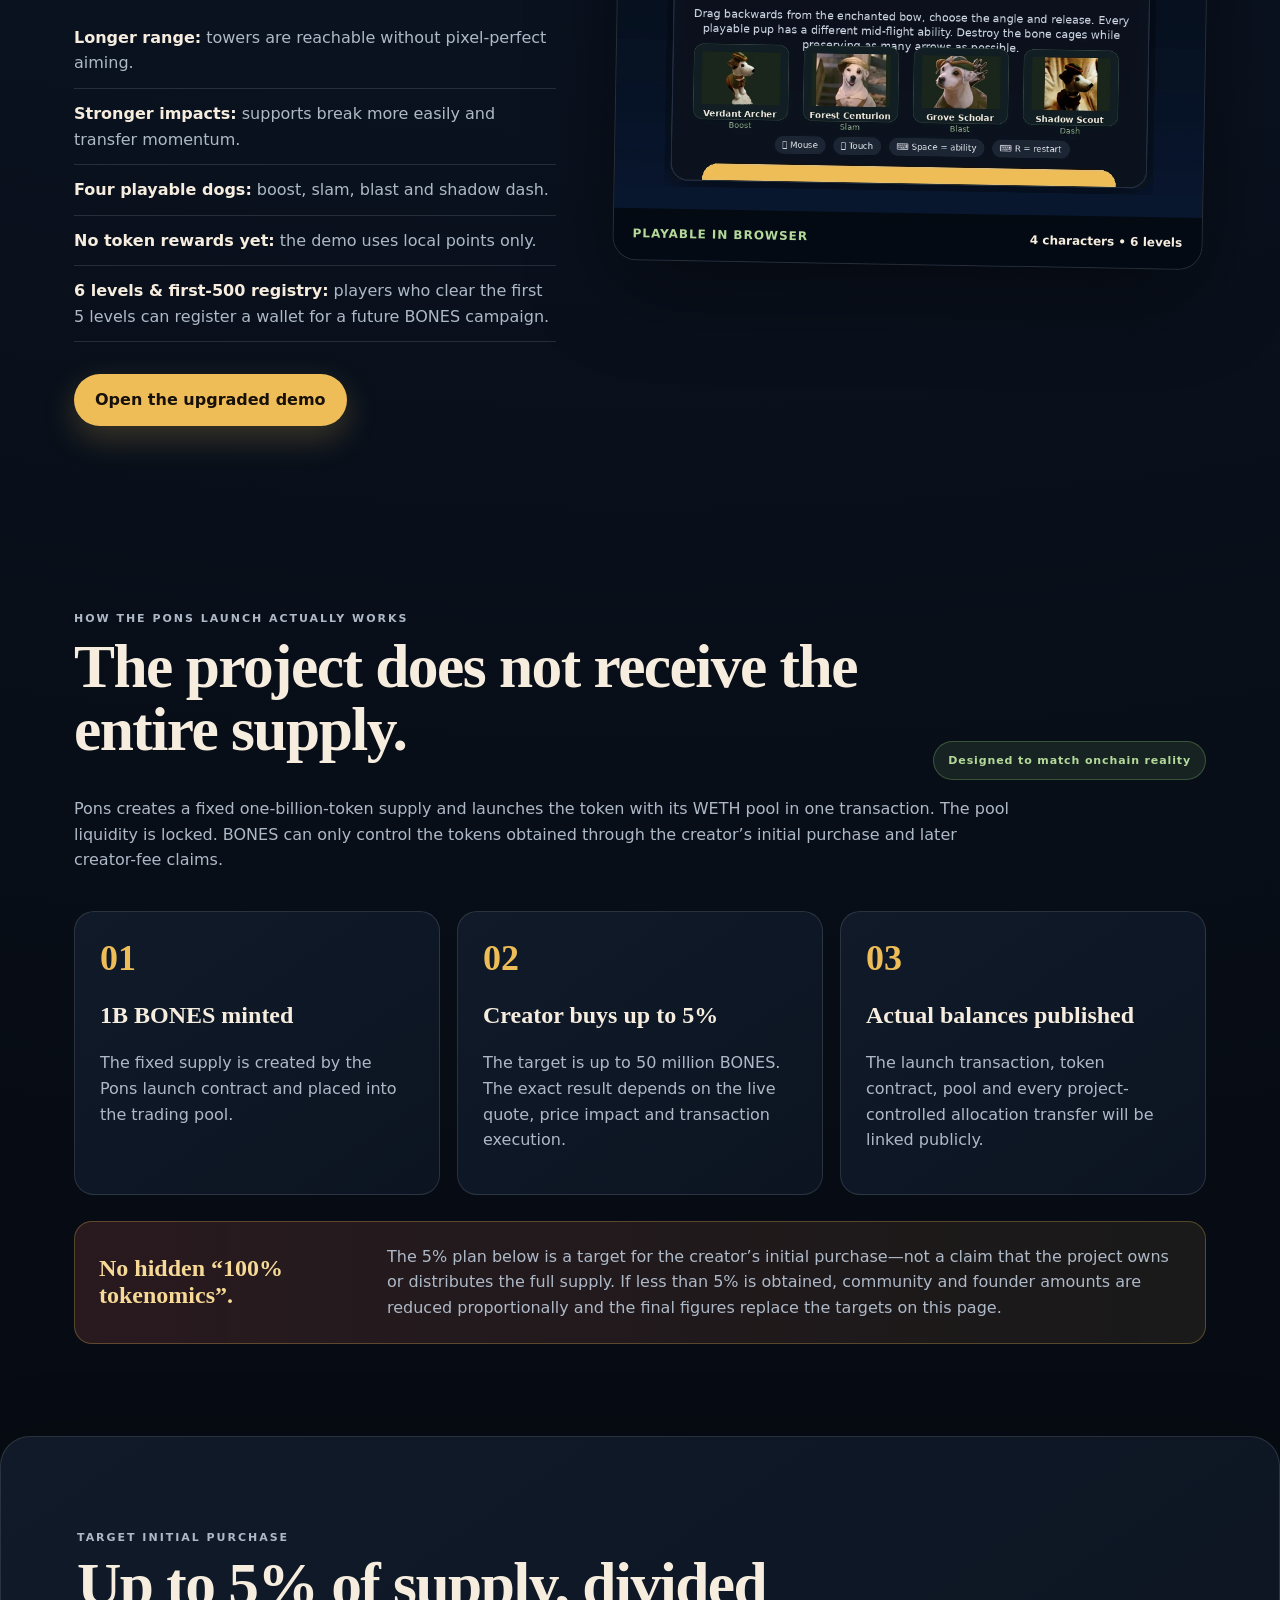
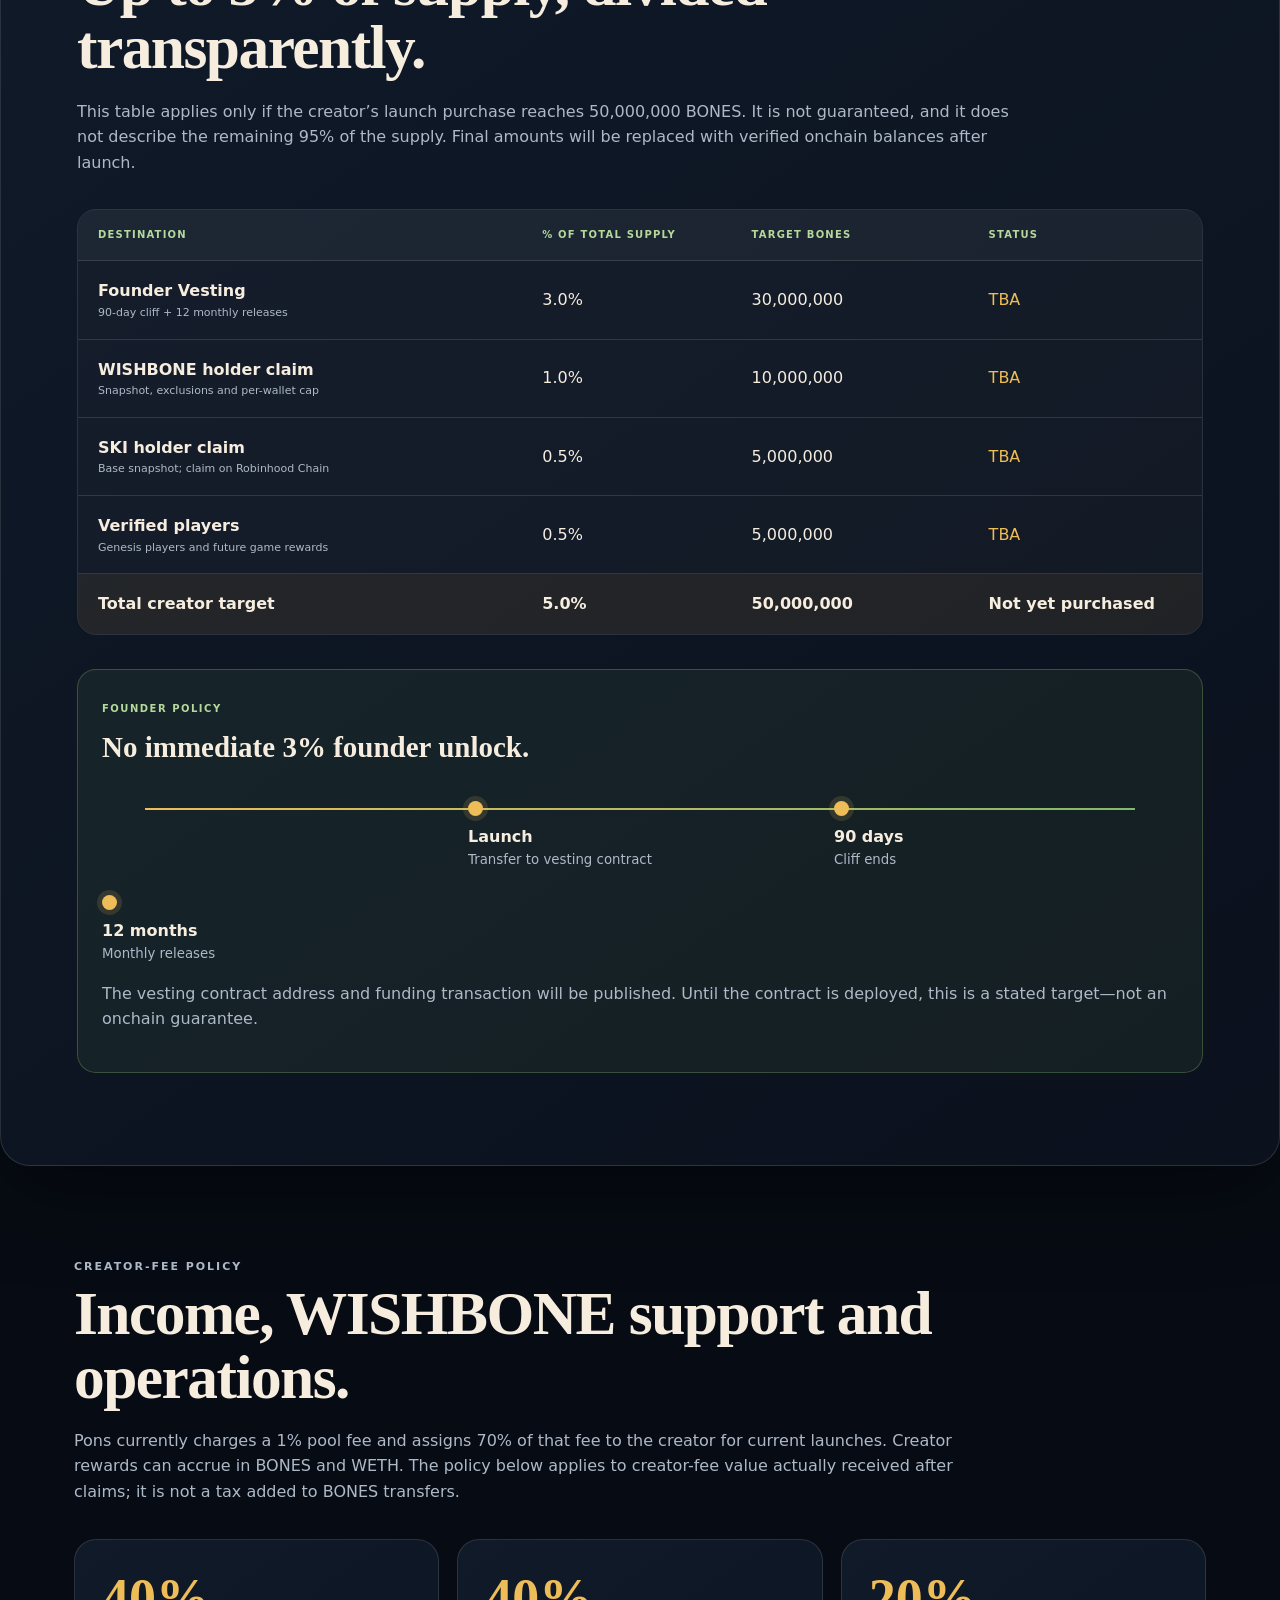
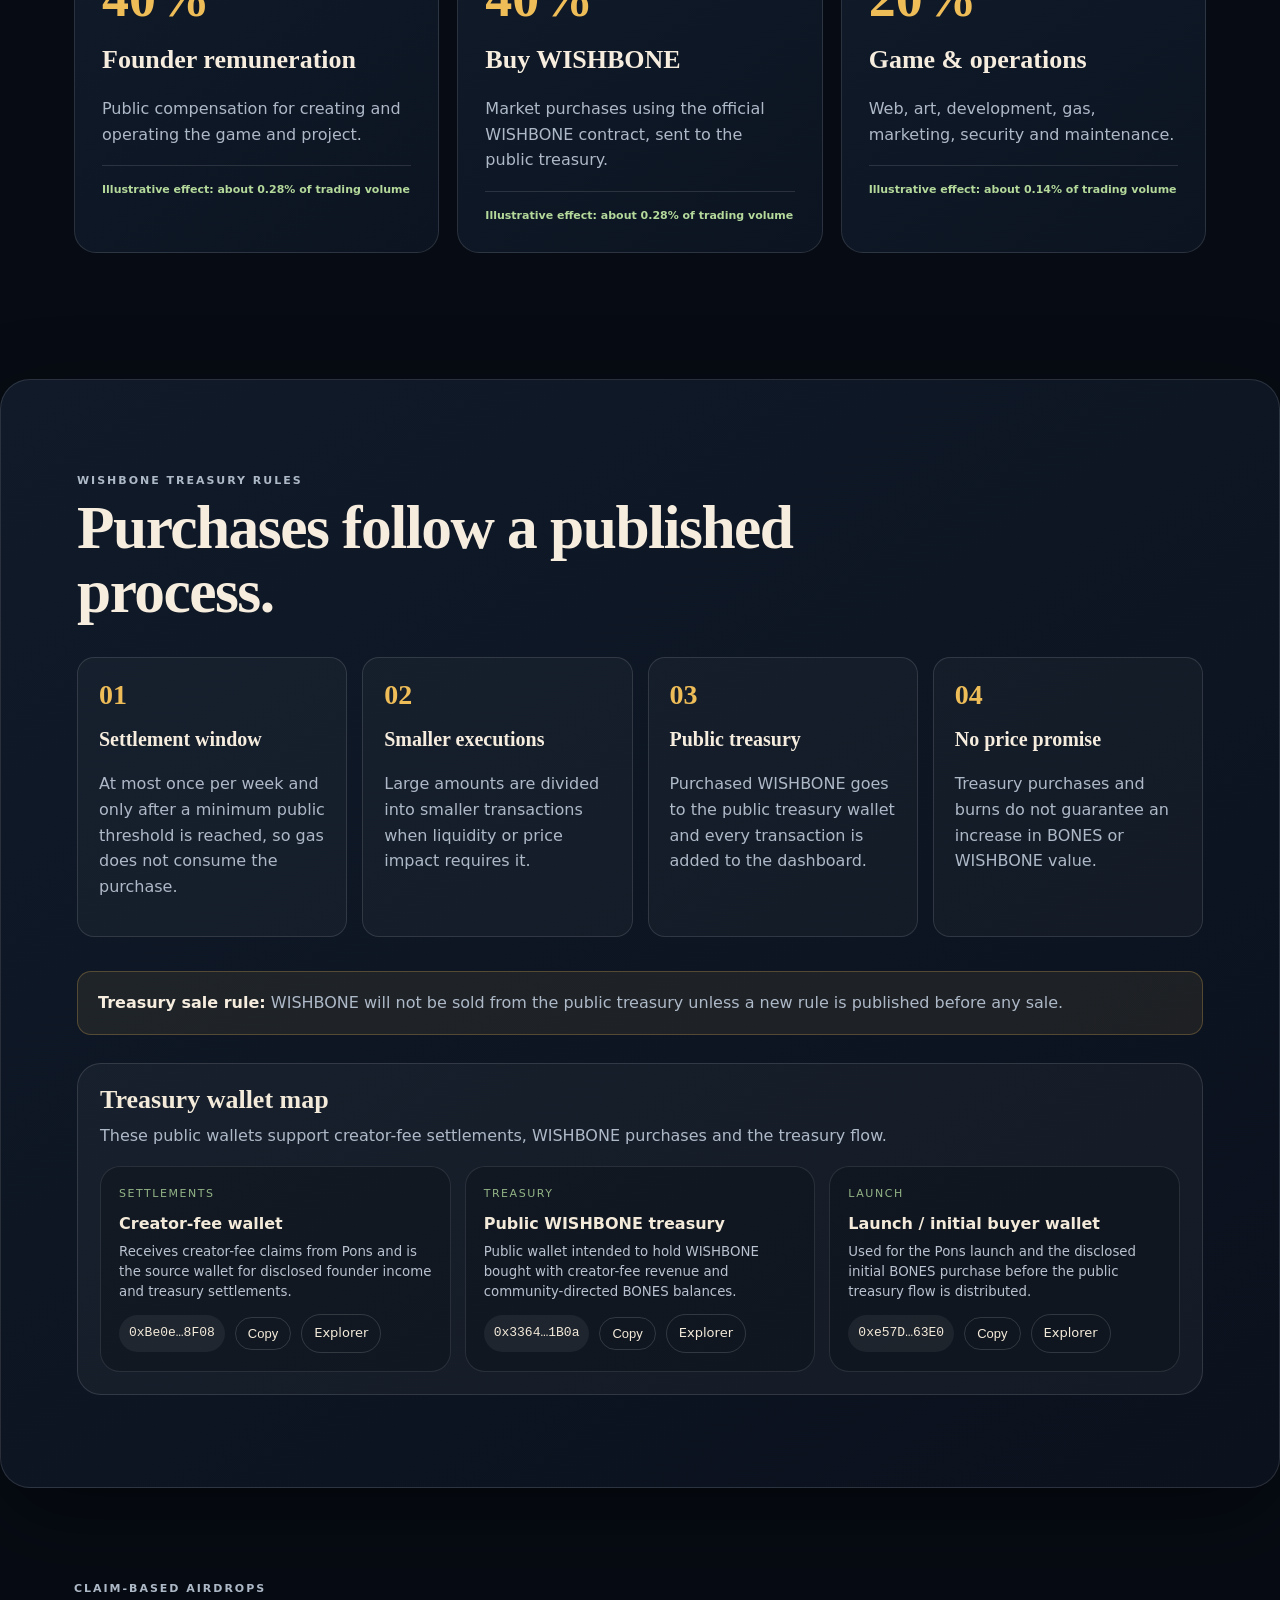
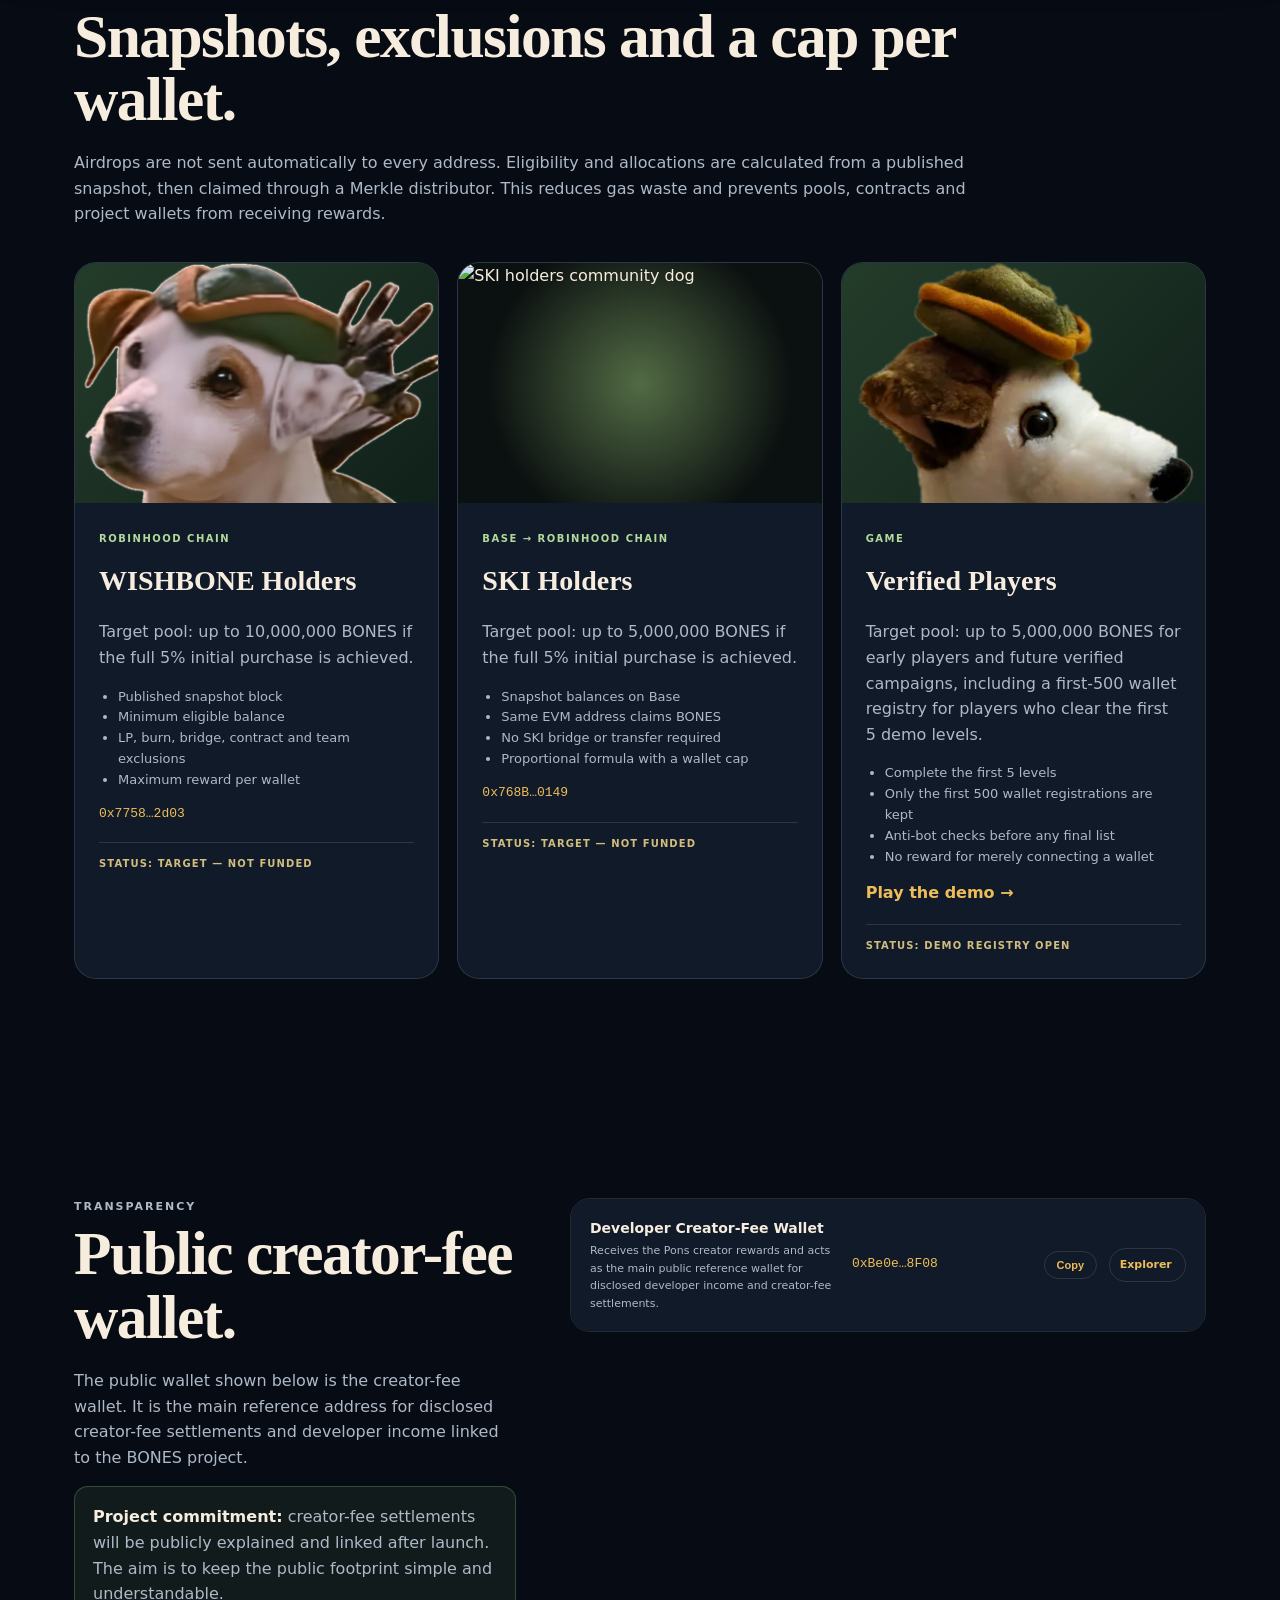
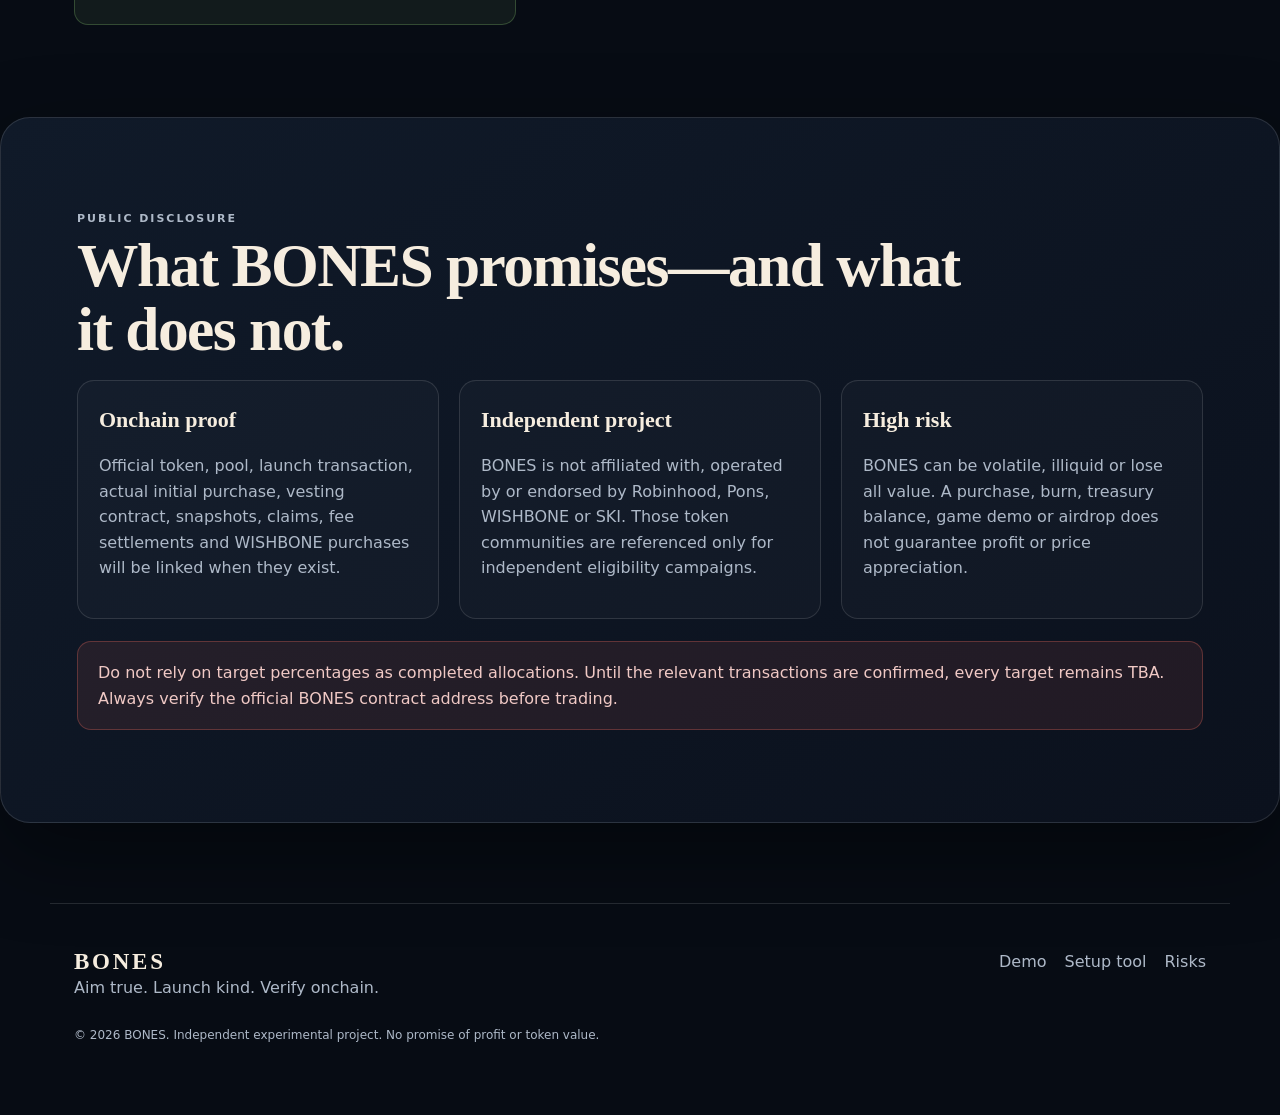
==== commit ffa52271: "Update index.html" ====
--- a/index.html
+++ b/index.html
@@ -164,7 +164,7 @@
         </article>
 
         <article class="airdrop-card ski-card">
-          <div class="airdrop-image masked"><img src="assets/shadow-scout.png" alt="BONES shadow scout community character" /></div>
+          <div class="airdrop-image masked"><img src="assets/ski-holders-dog.png" alt="SKI holders community dog" /></div>
           <span class="chain-tag">BASE → ROBINHOOD CHAIN</span>
           <h3>SKI Holders</h3>
           <p>Target pool: up to 5,000,000 BONES if the full 5% initial purchase is achieved.</p>
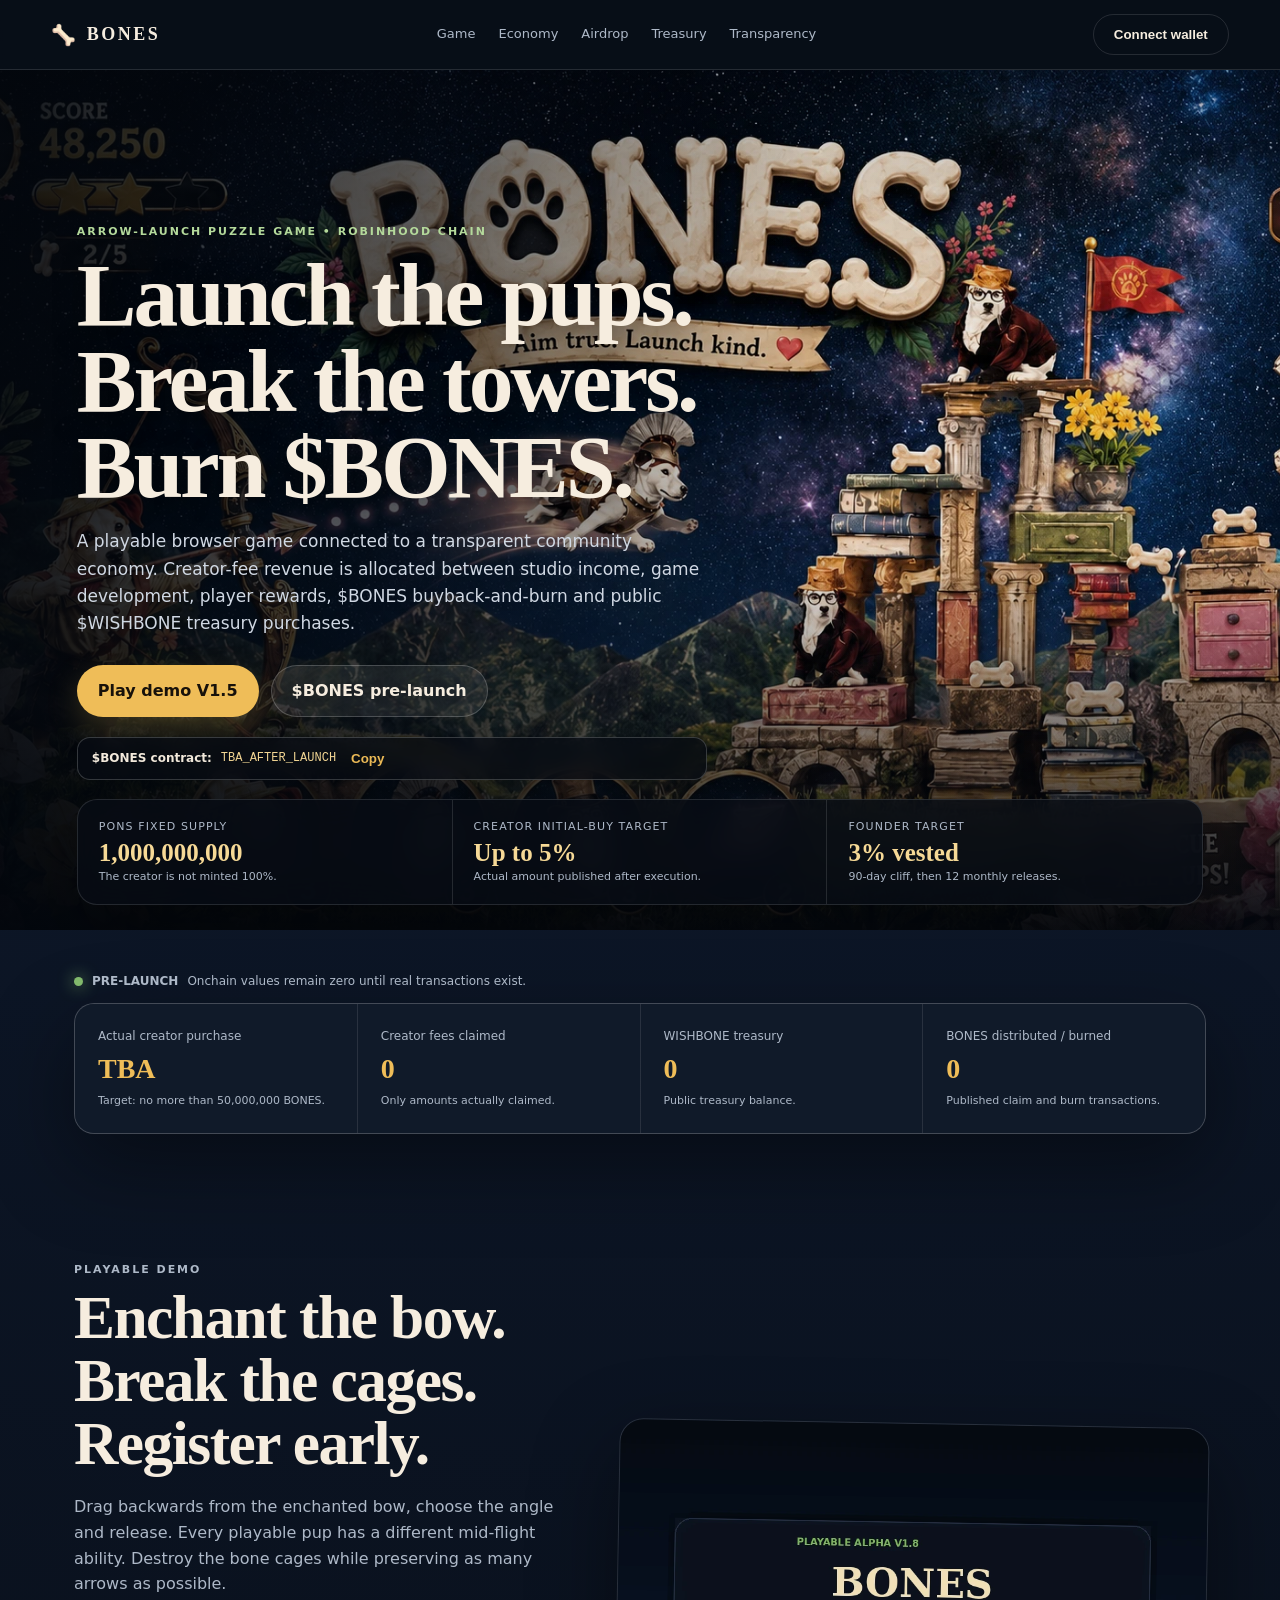
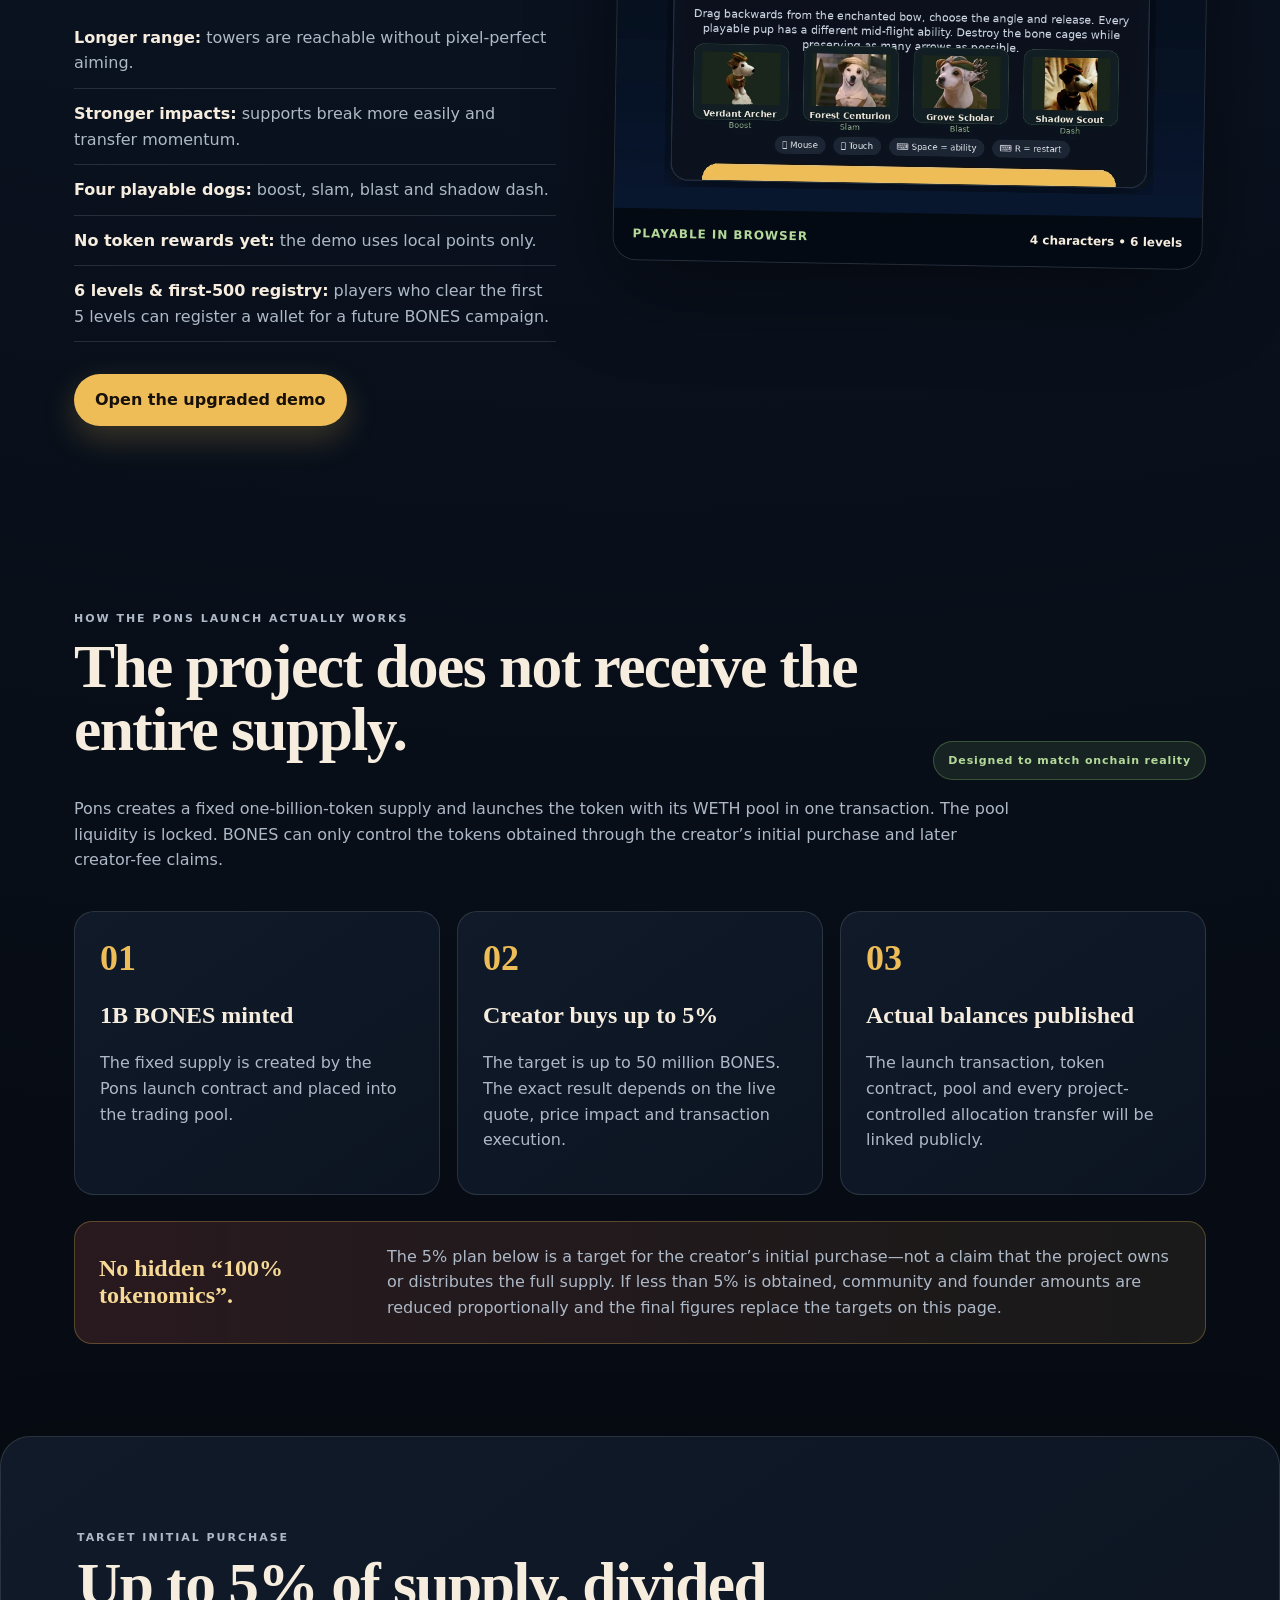
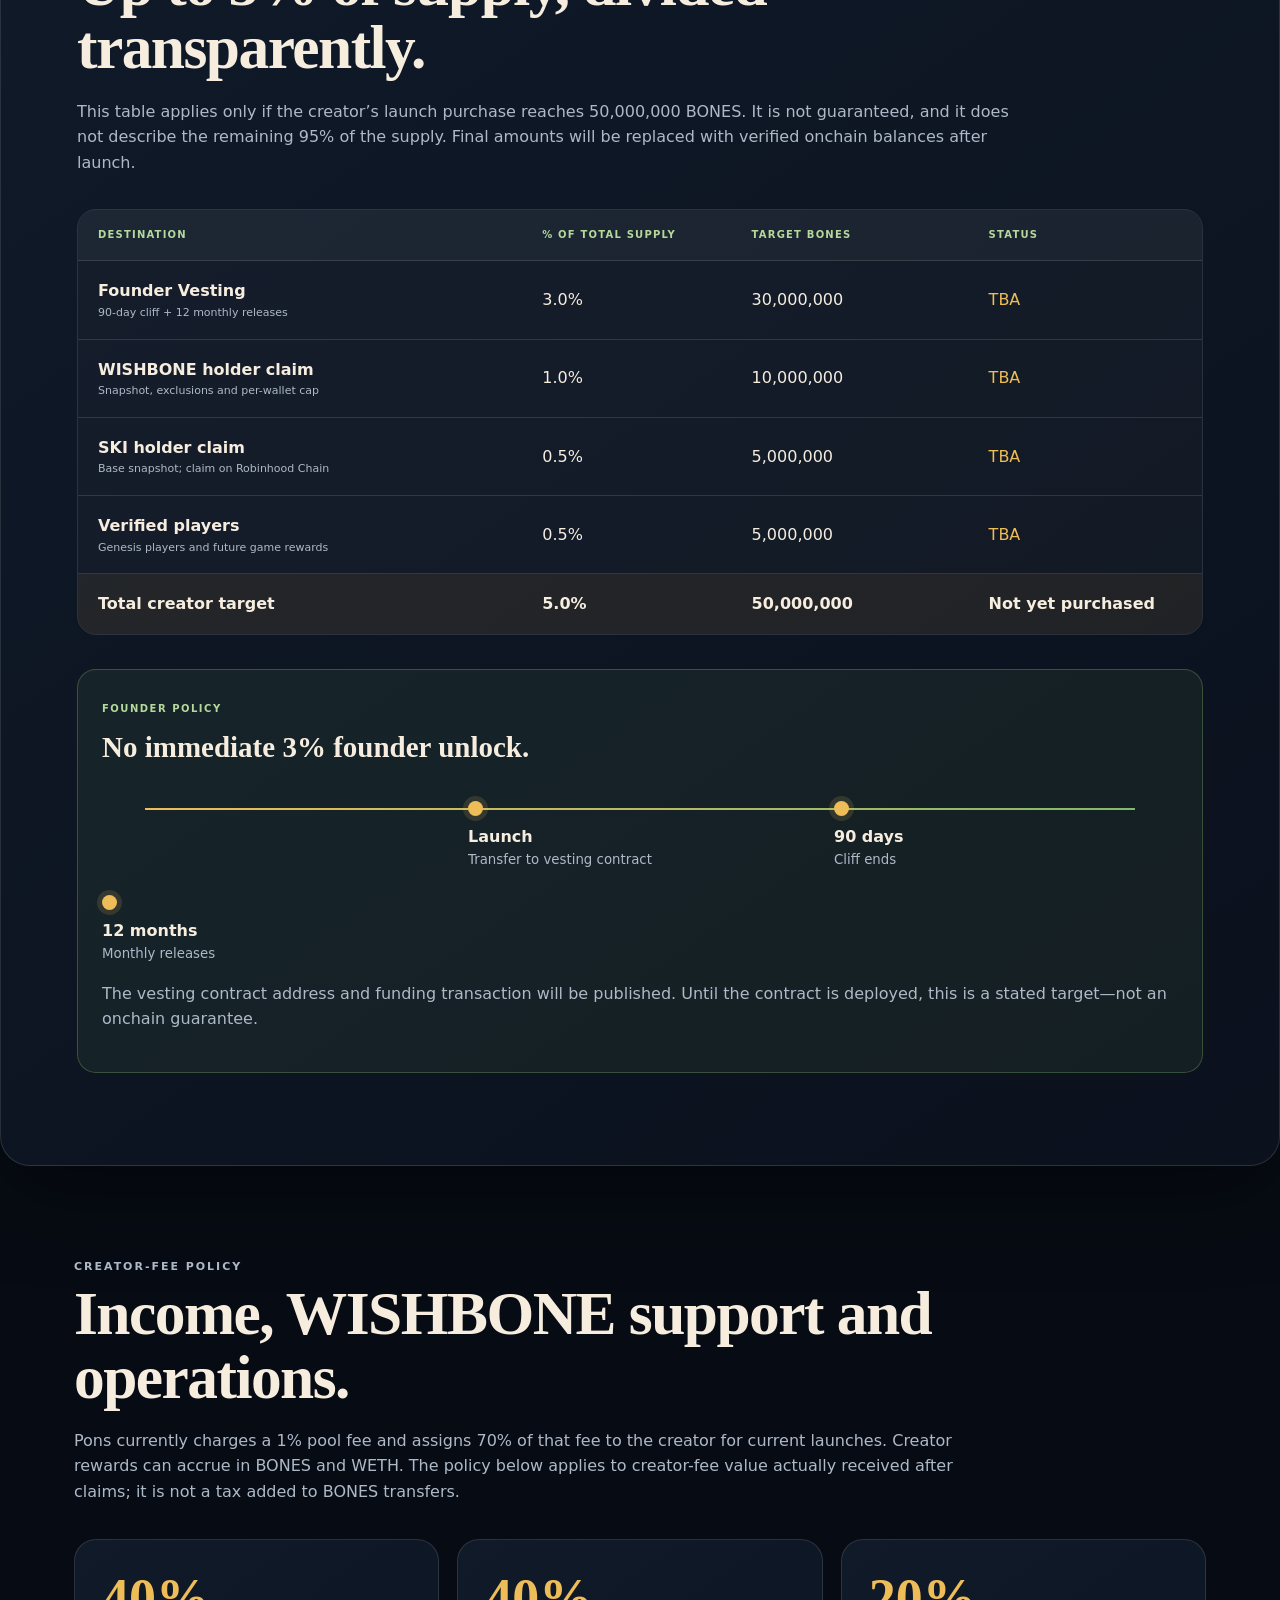
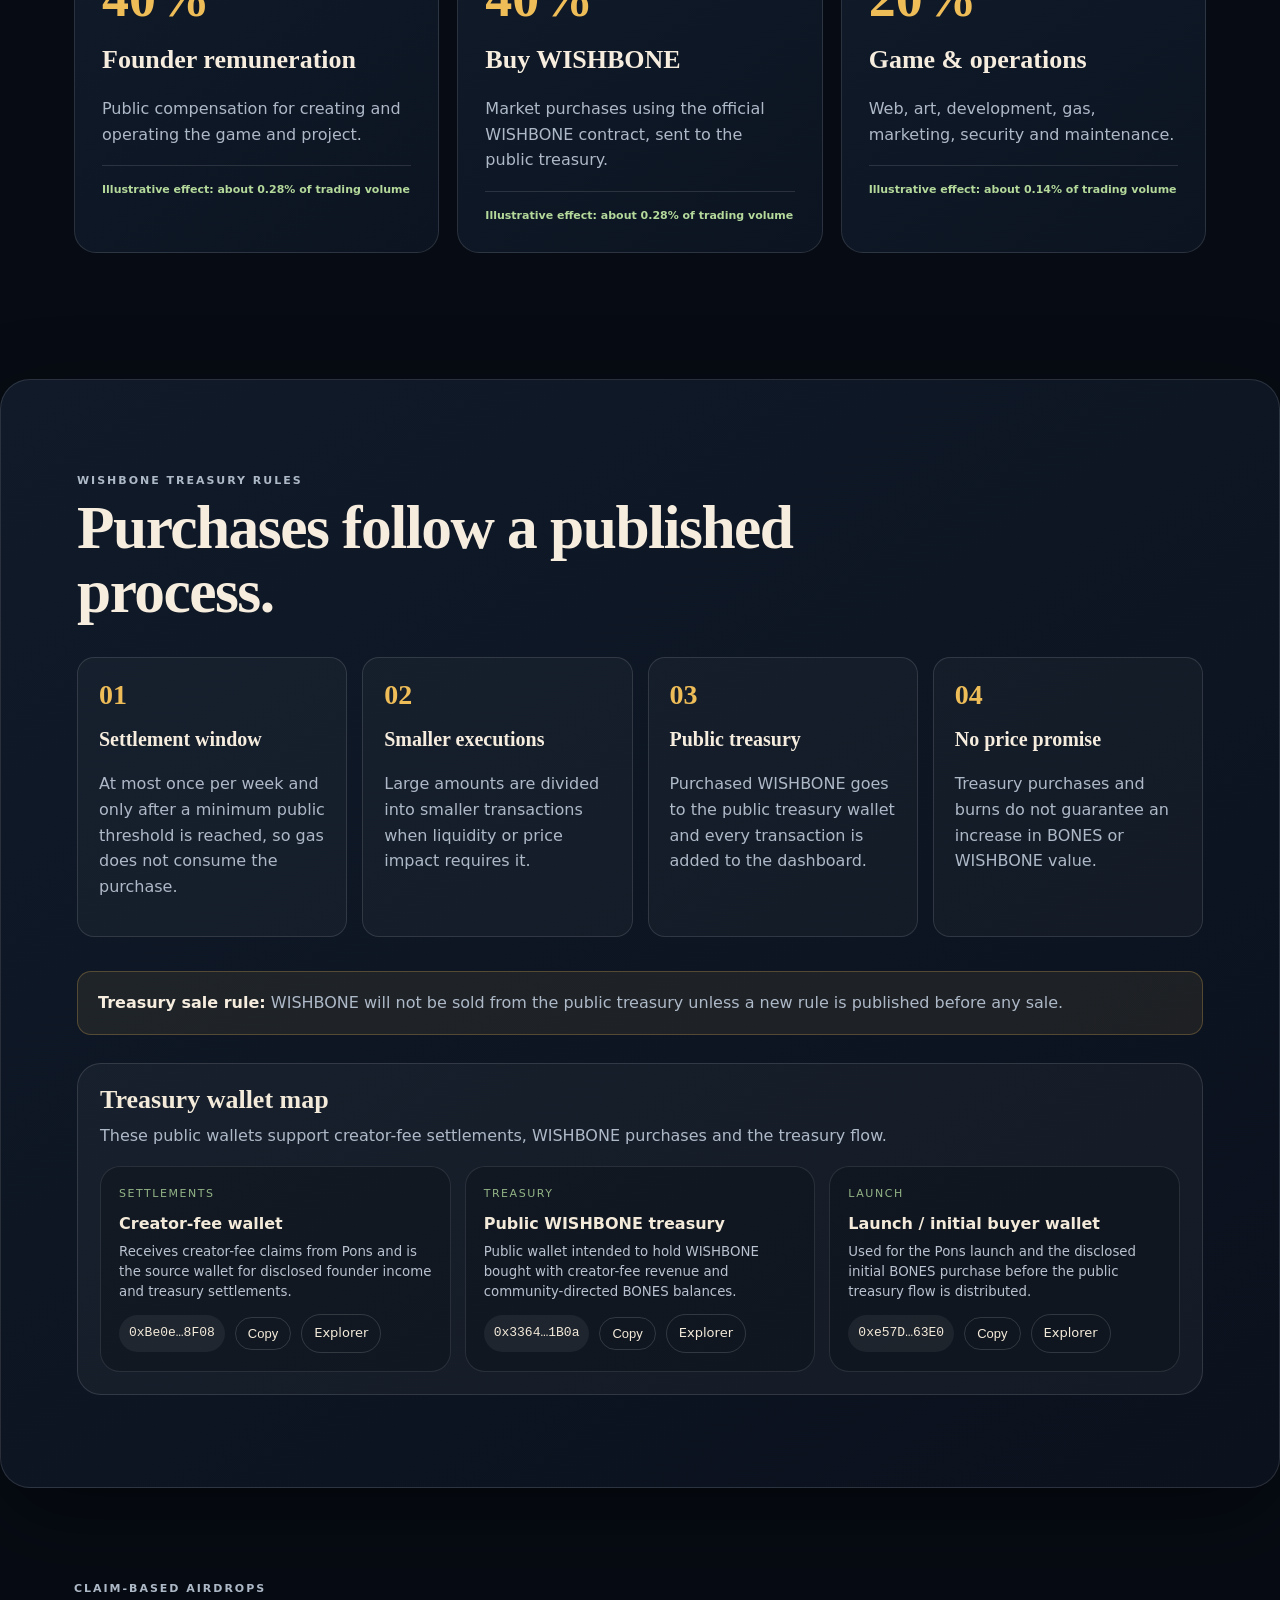
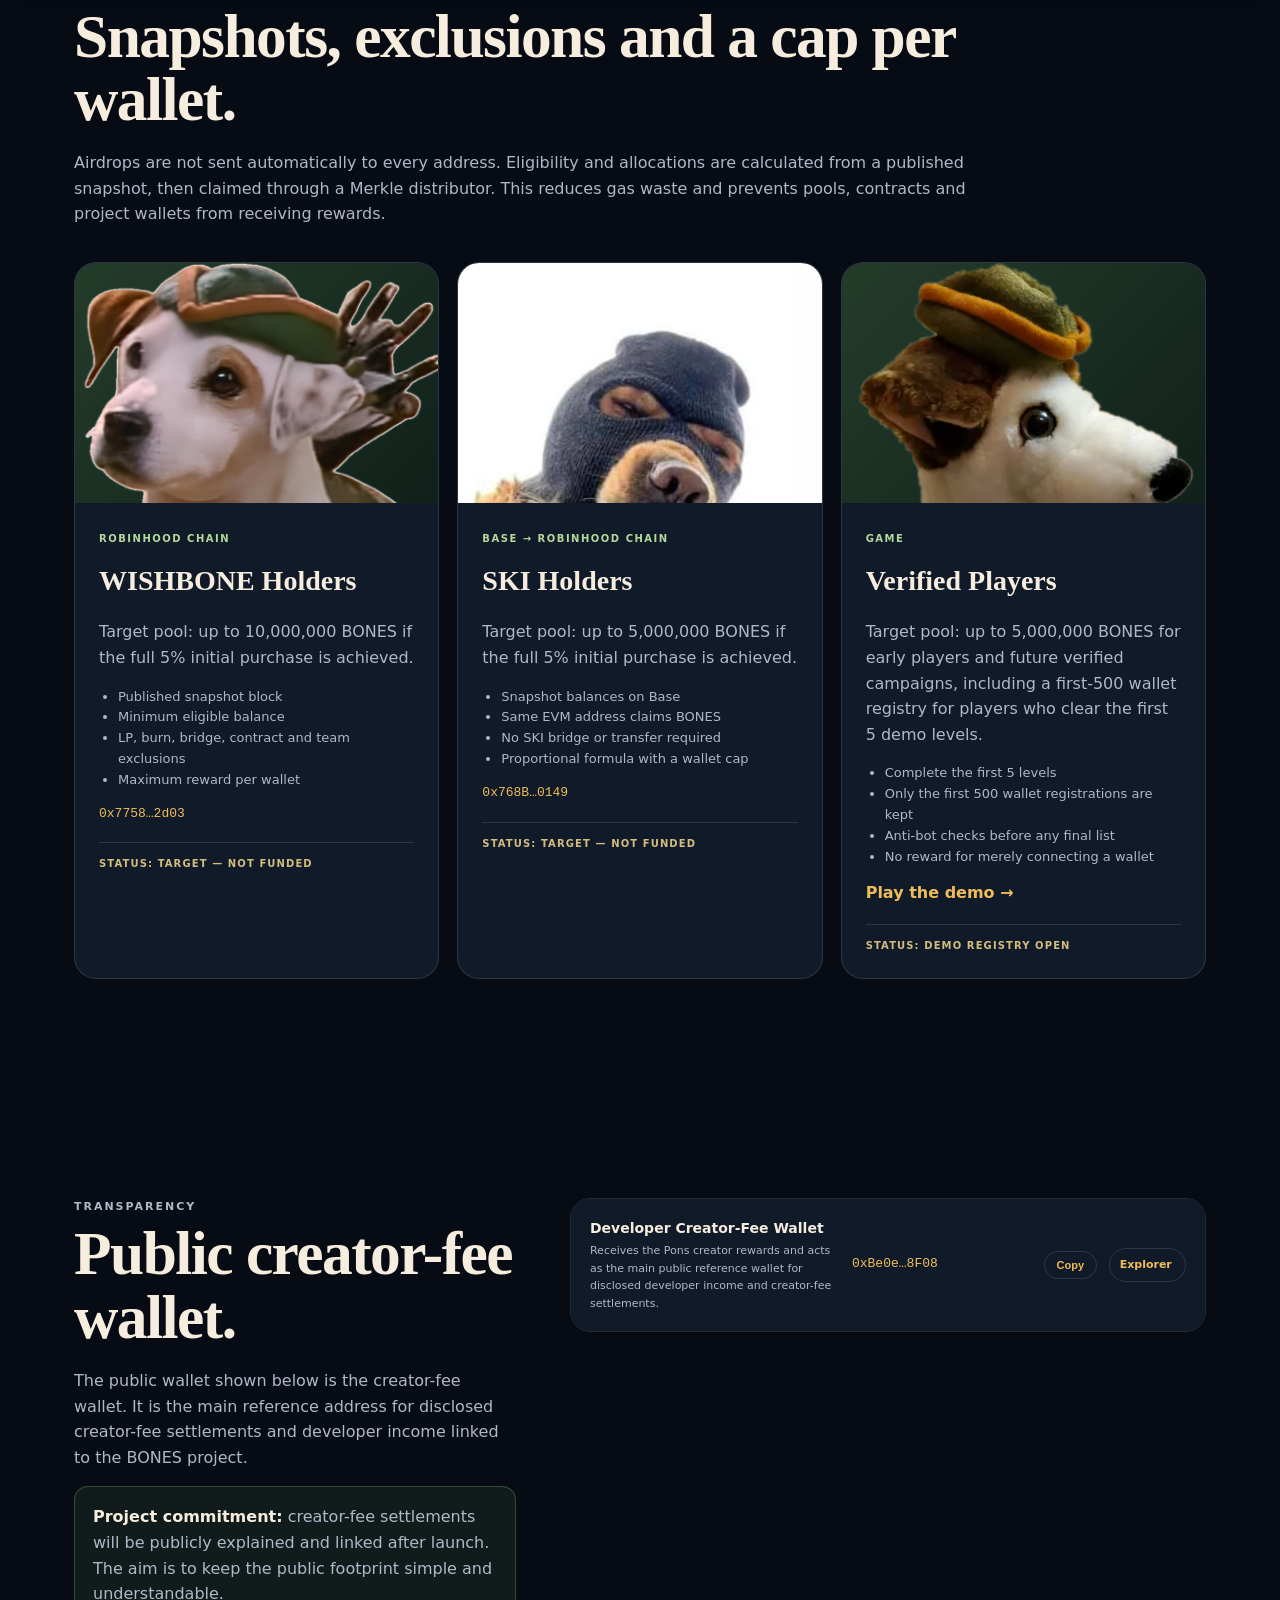
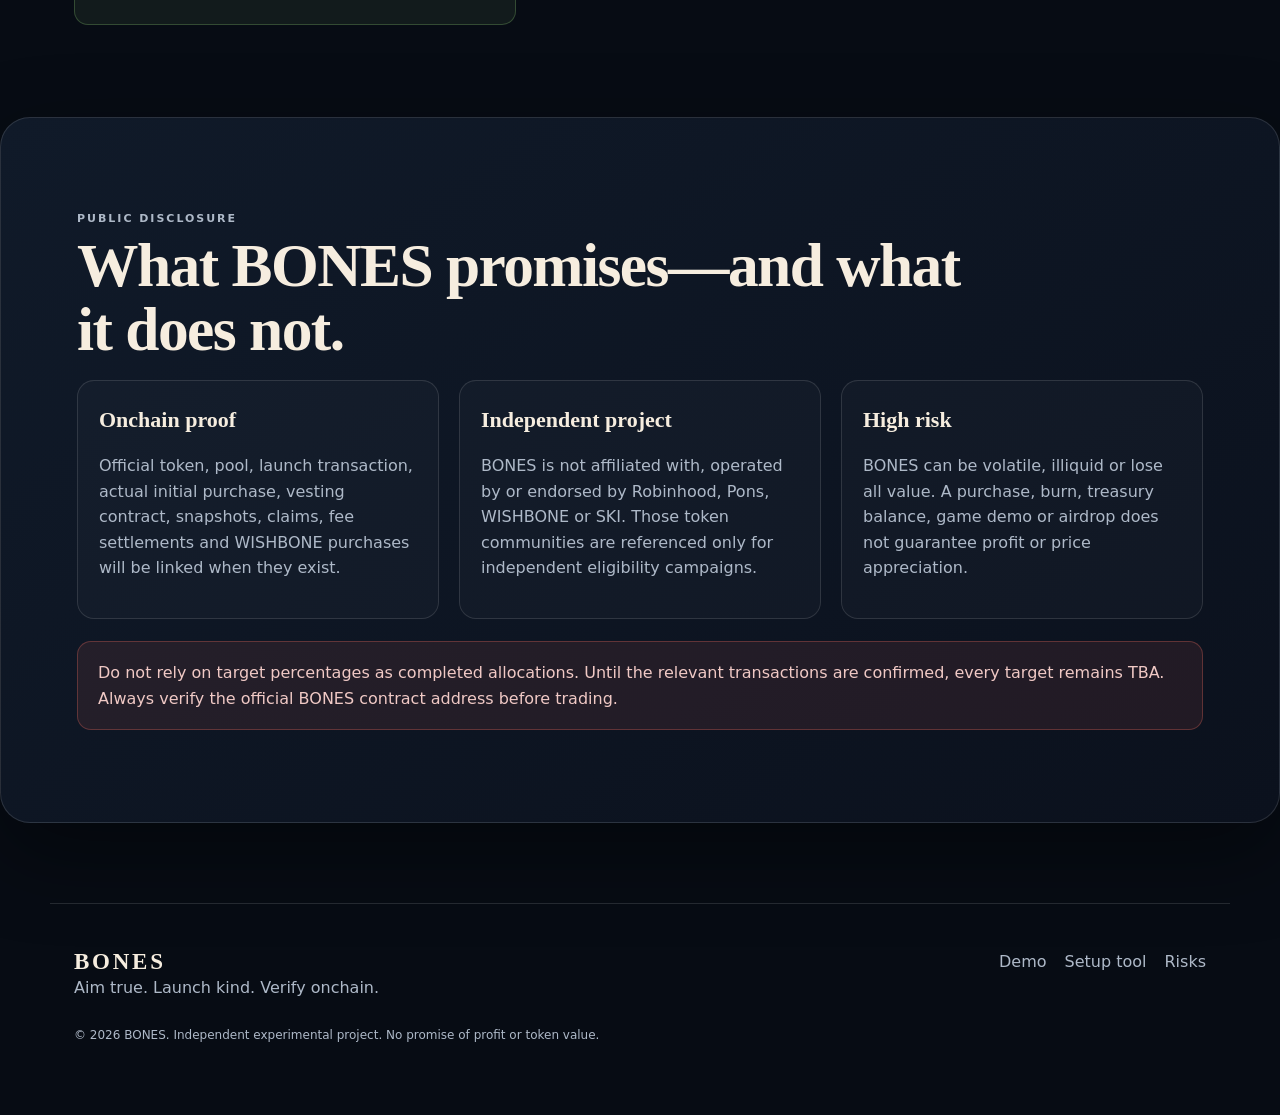
==== commit 79150ead: "Fix image tag formatting in airdrop card" ====
--- a/index.html
+++ b/index.html
@@ -164,7 +164,9 @@
         </article>
 
         <article class="airdrop-card ski-card">
-          <div class="airdrop-image masked"><img src="assets/ski-holders-dog.png" alt="SKI holders community dog" /></div>
+          <div class="airdrop-image masked">
+  <img src="assets/ski-holders-dog.png" alt="SKI holders community dog">
+</div>
           <span class="chain-tag">BASE → ROBINHOOD CHAIN</span>
           <h3>SKI Holders</h3>
           <p>Target pool: up to 5,000,000 BONES if the full 5% initial purchase is achieved.</p>
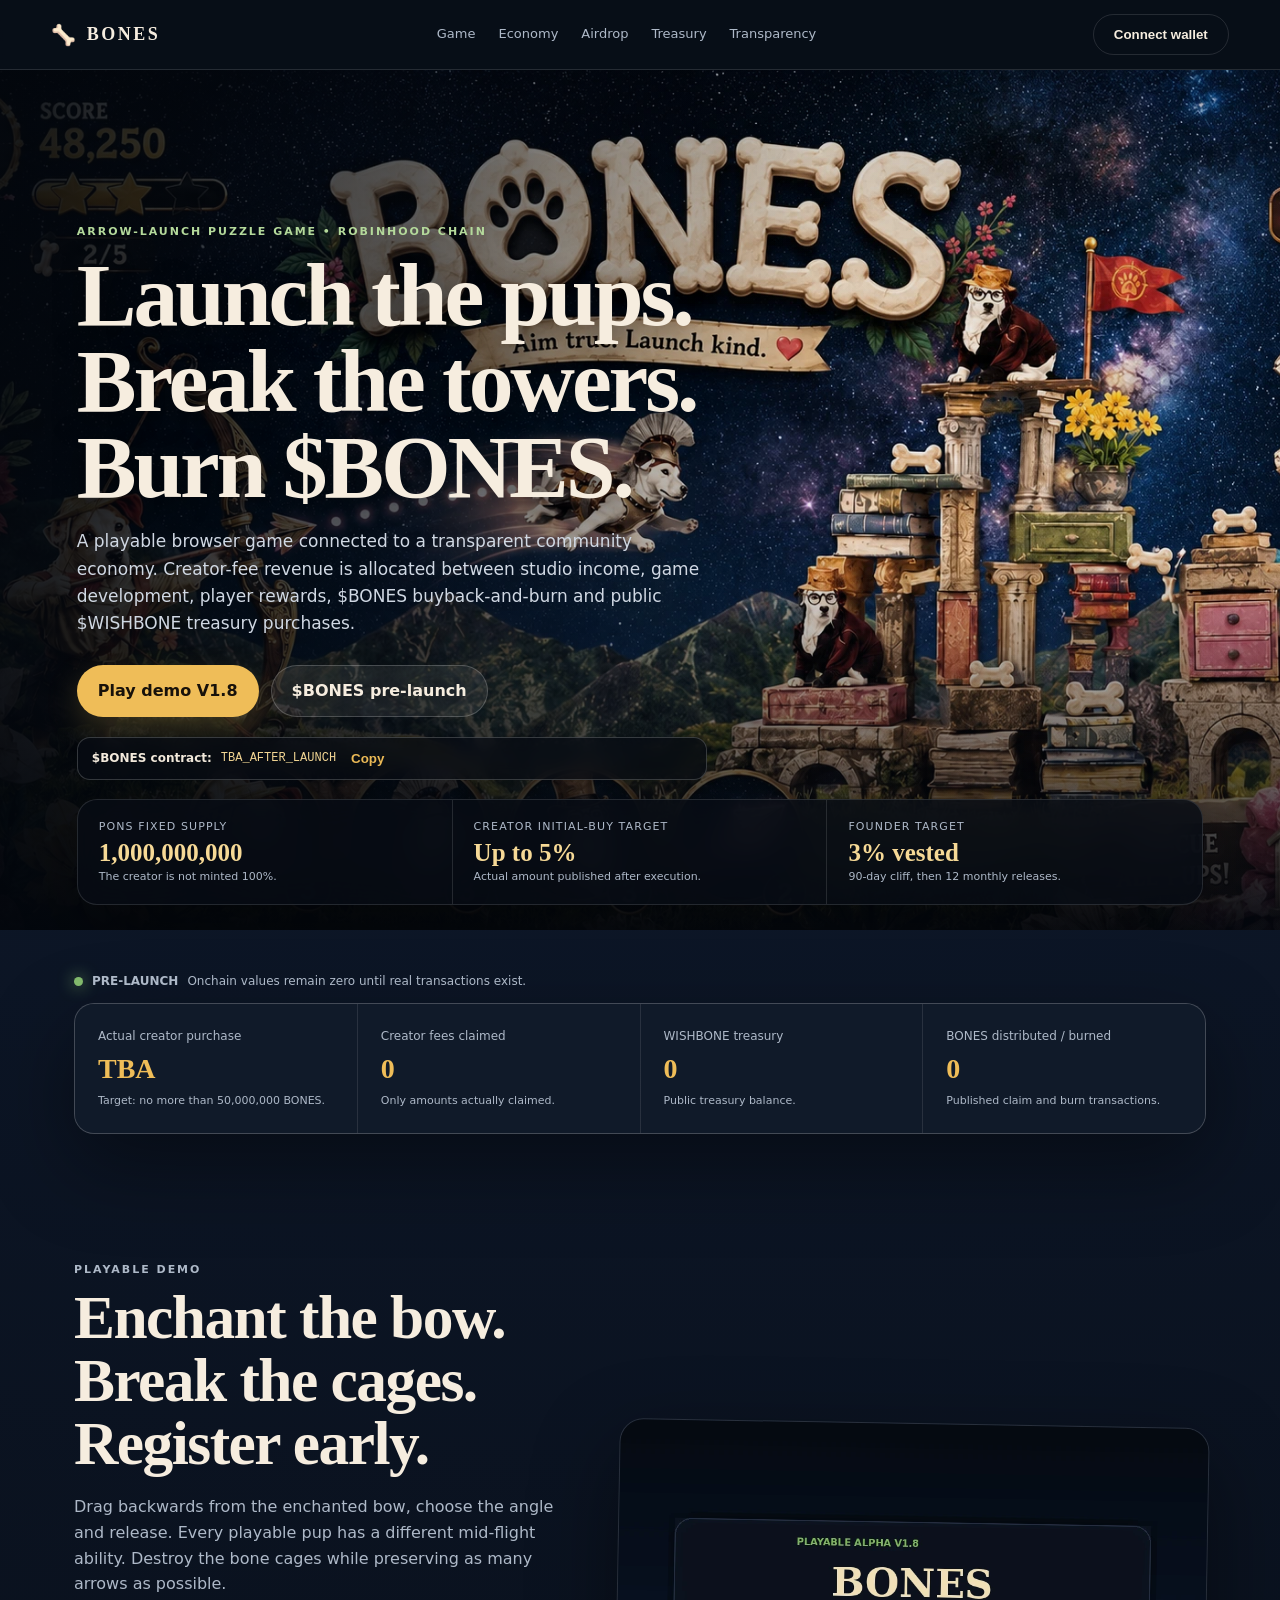
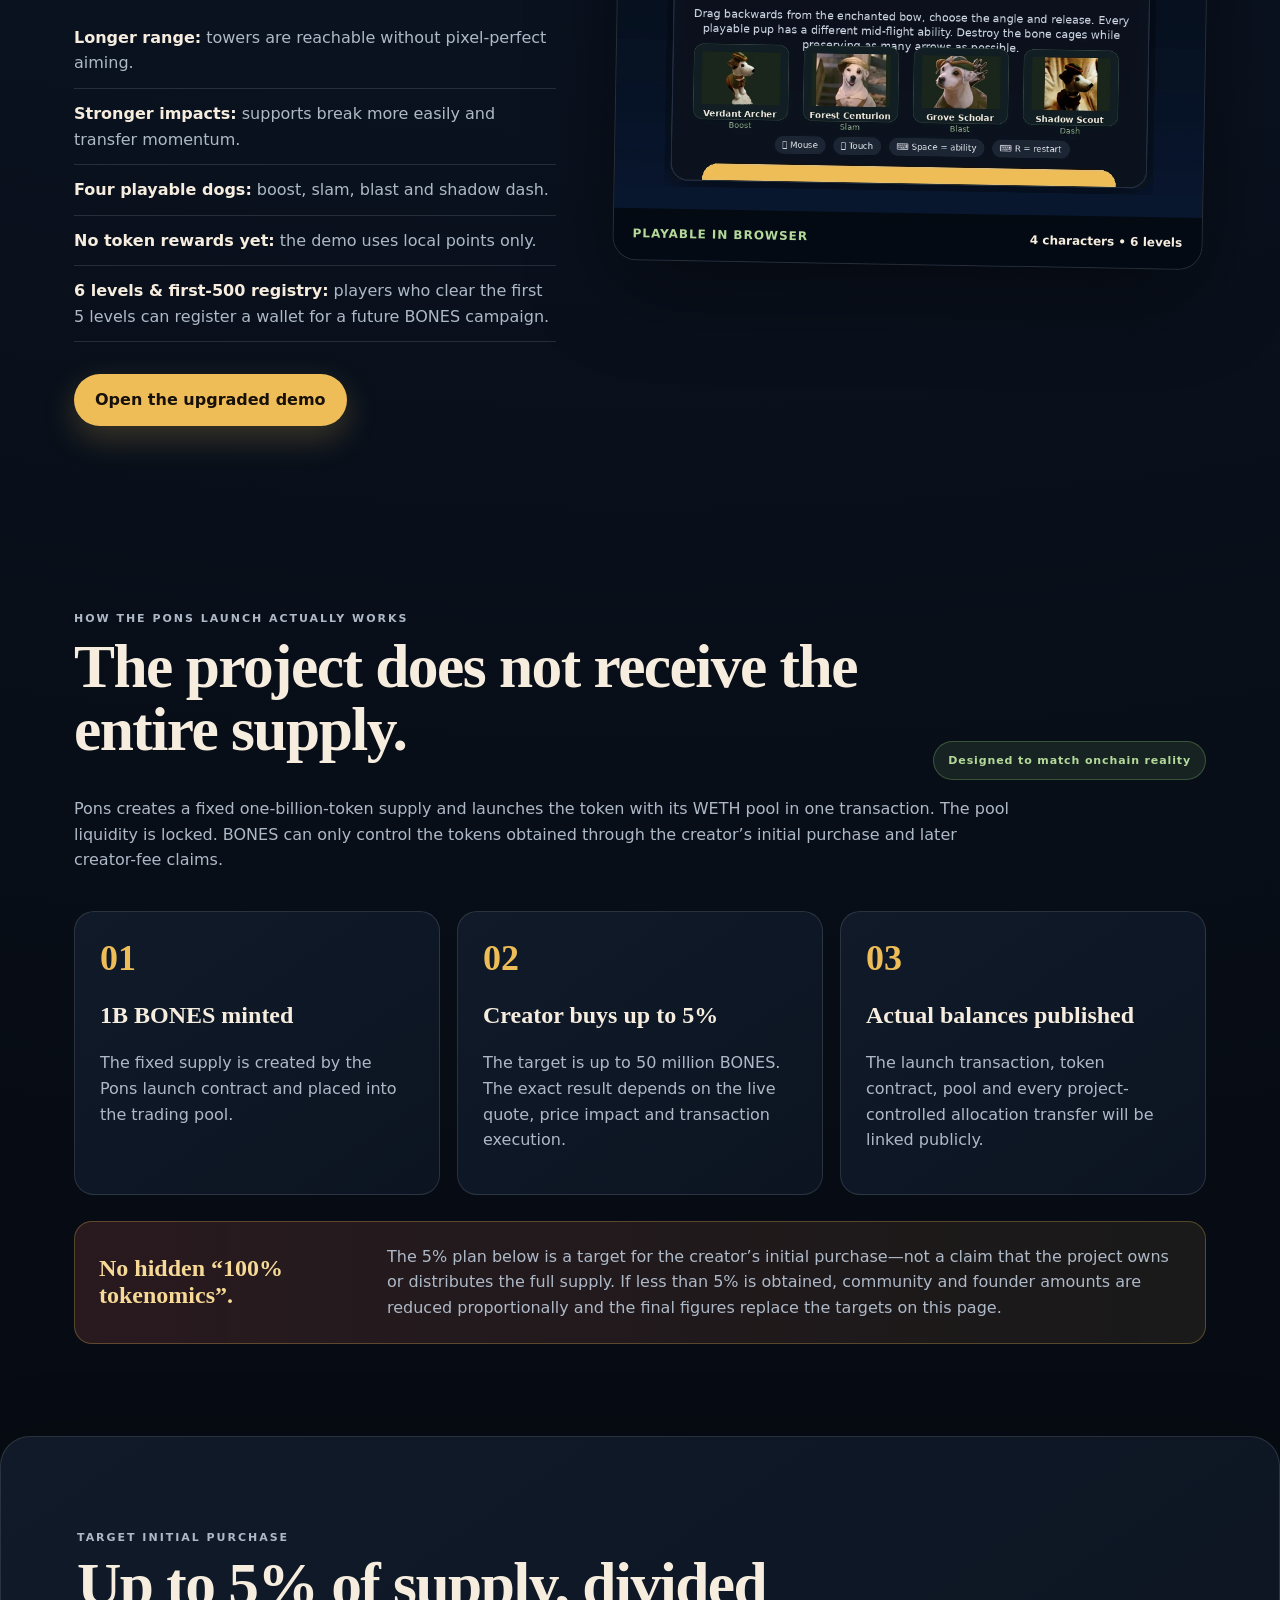
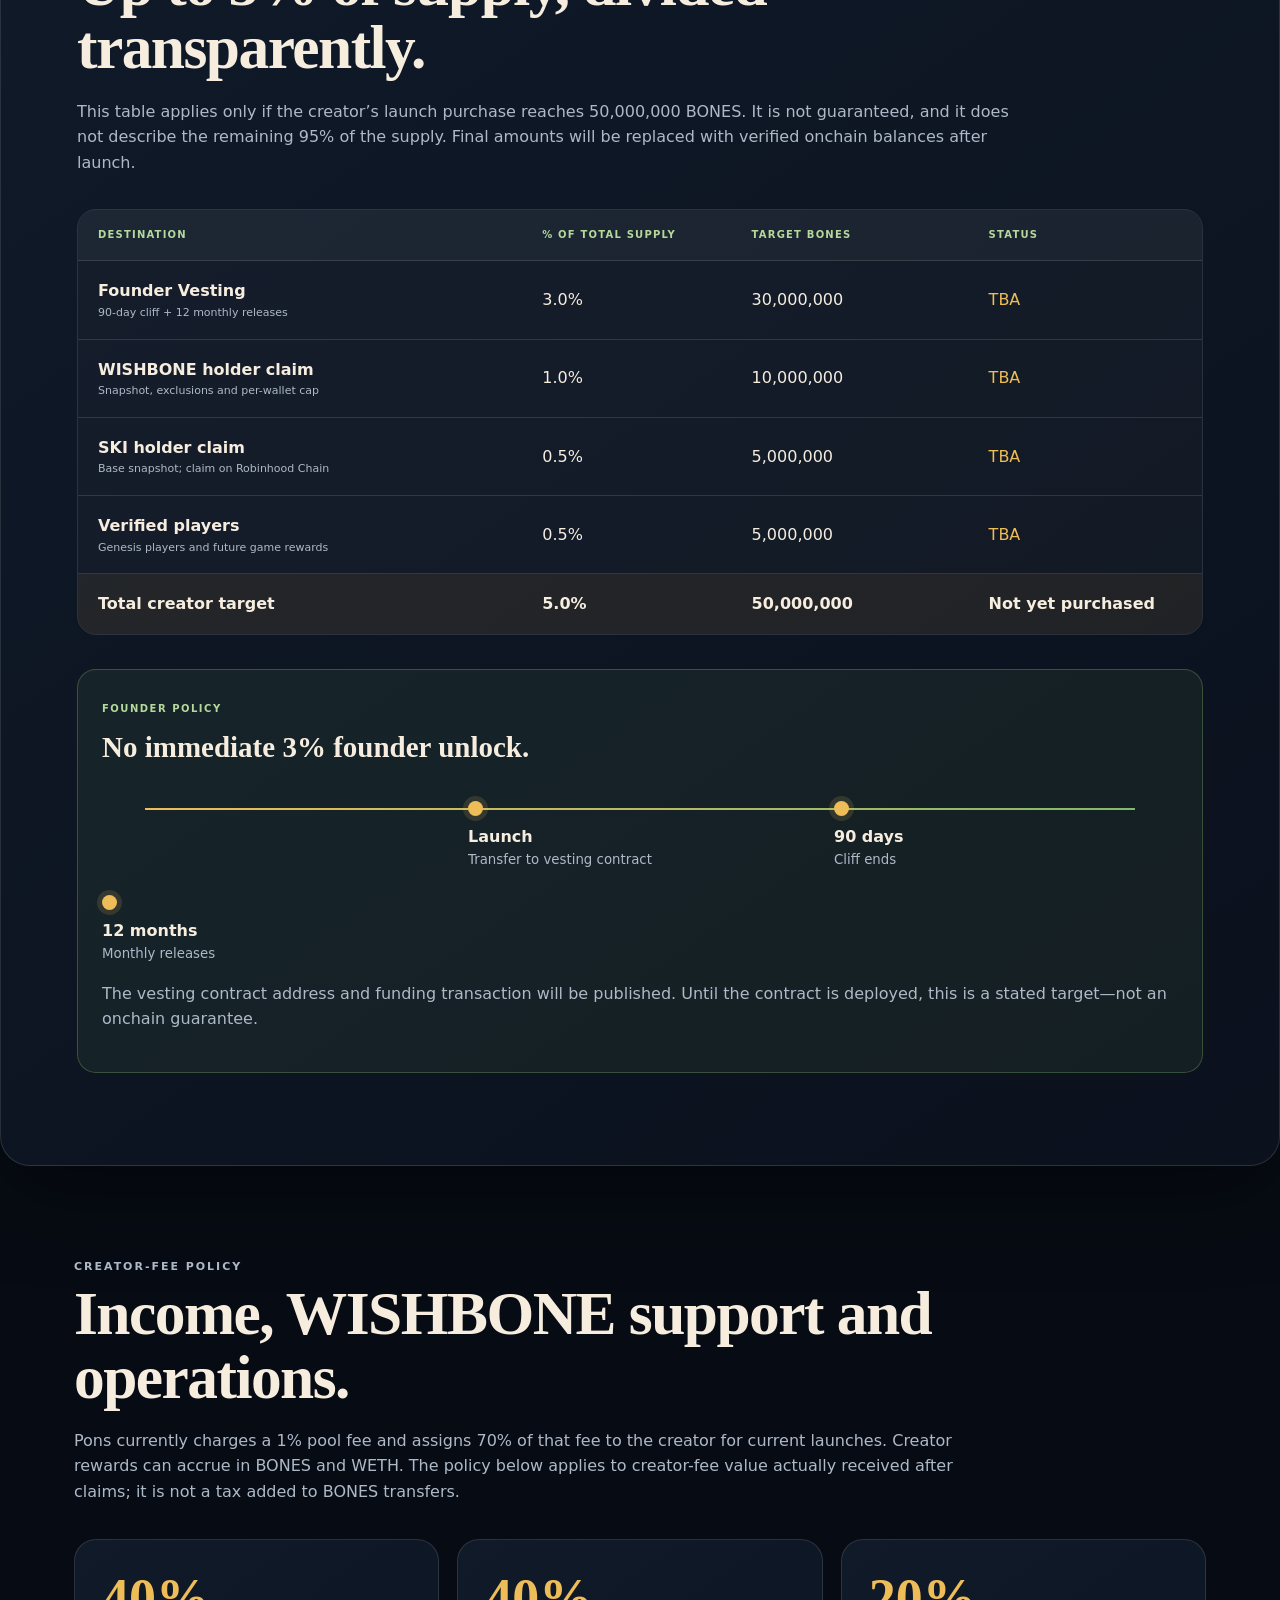
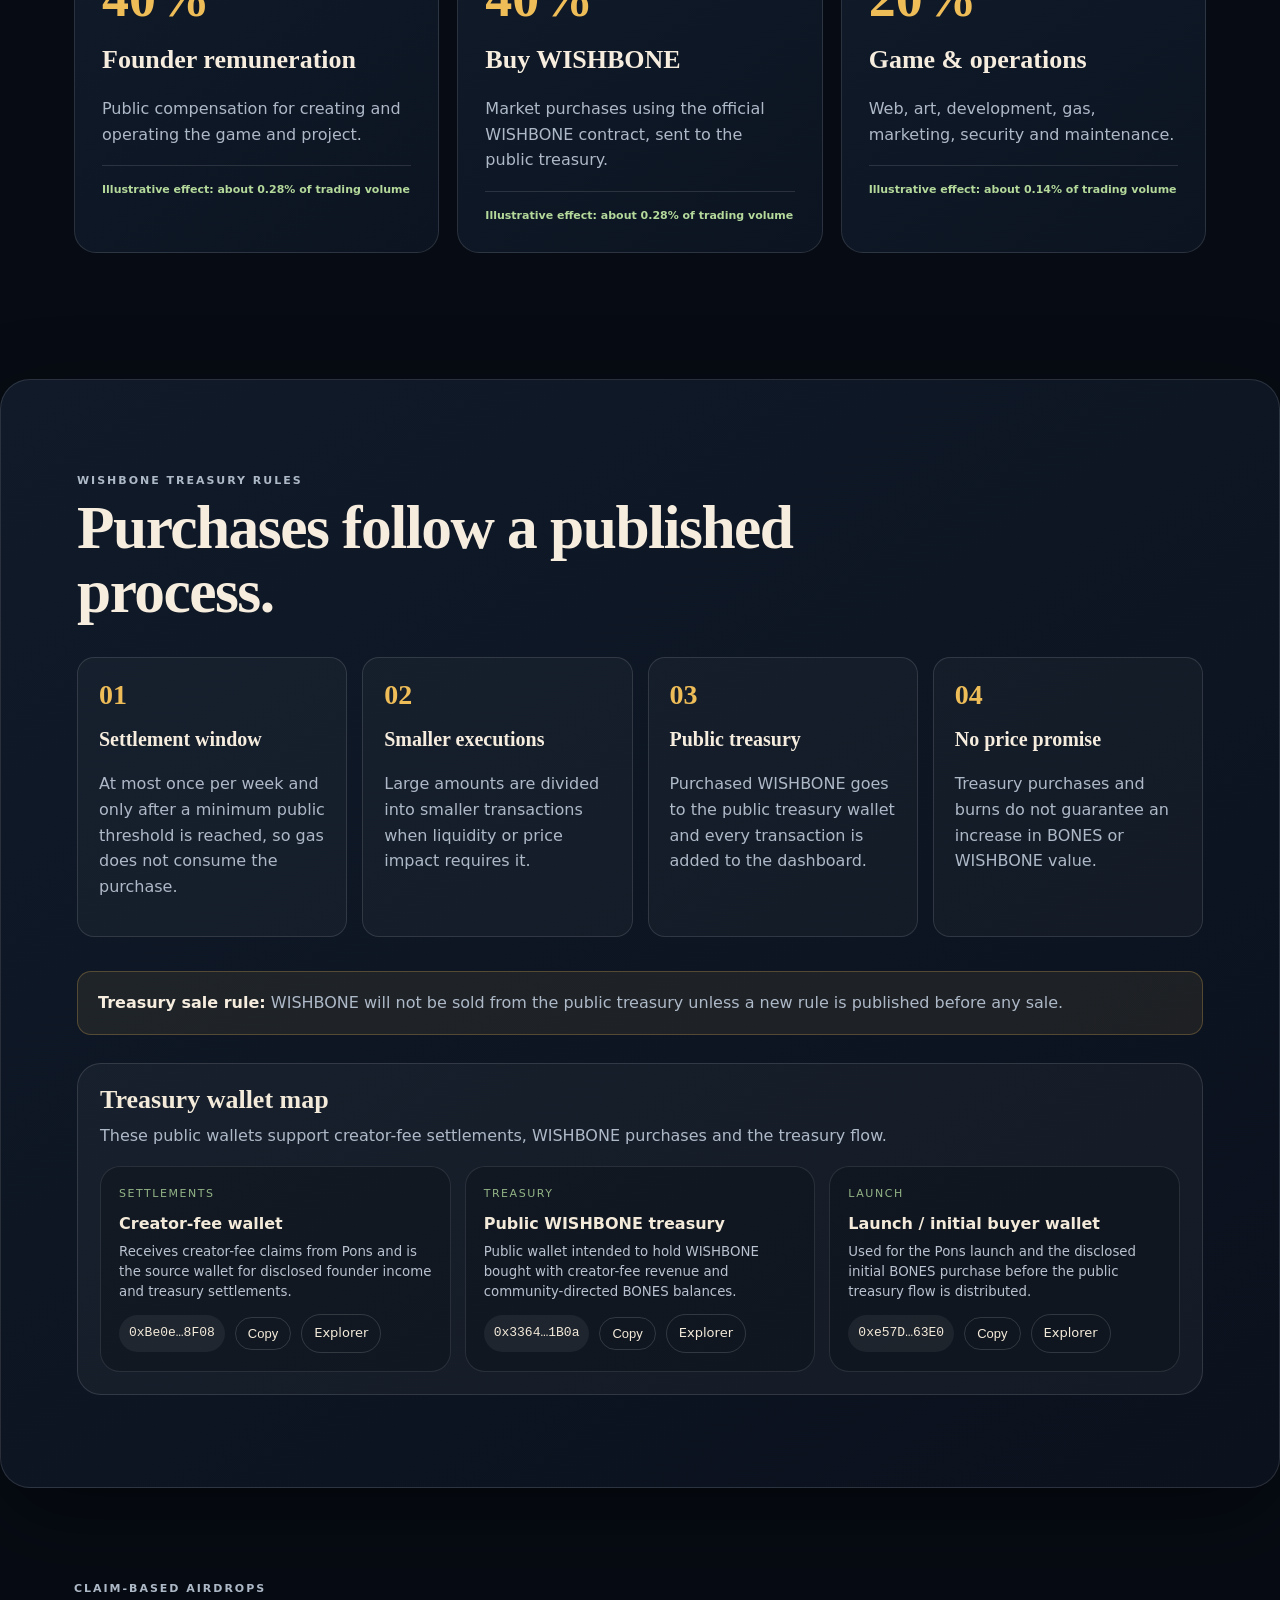
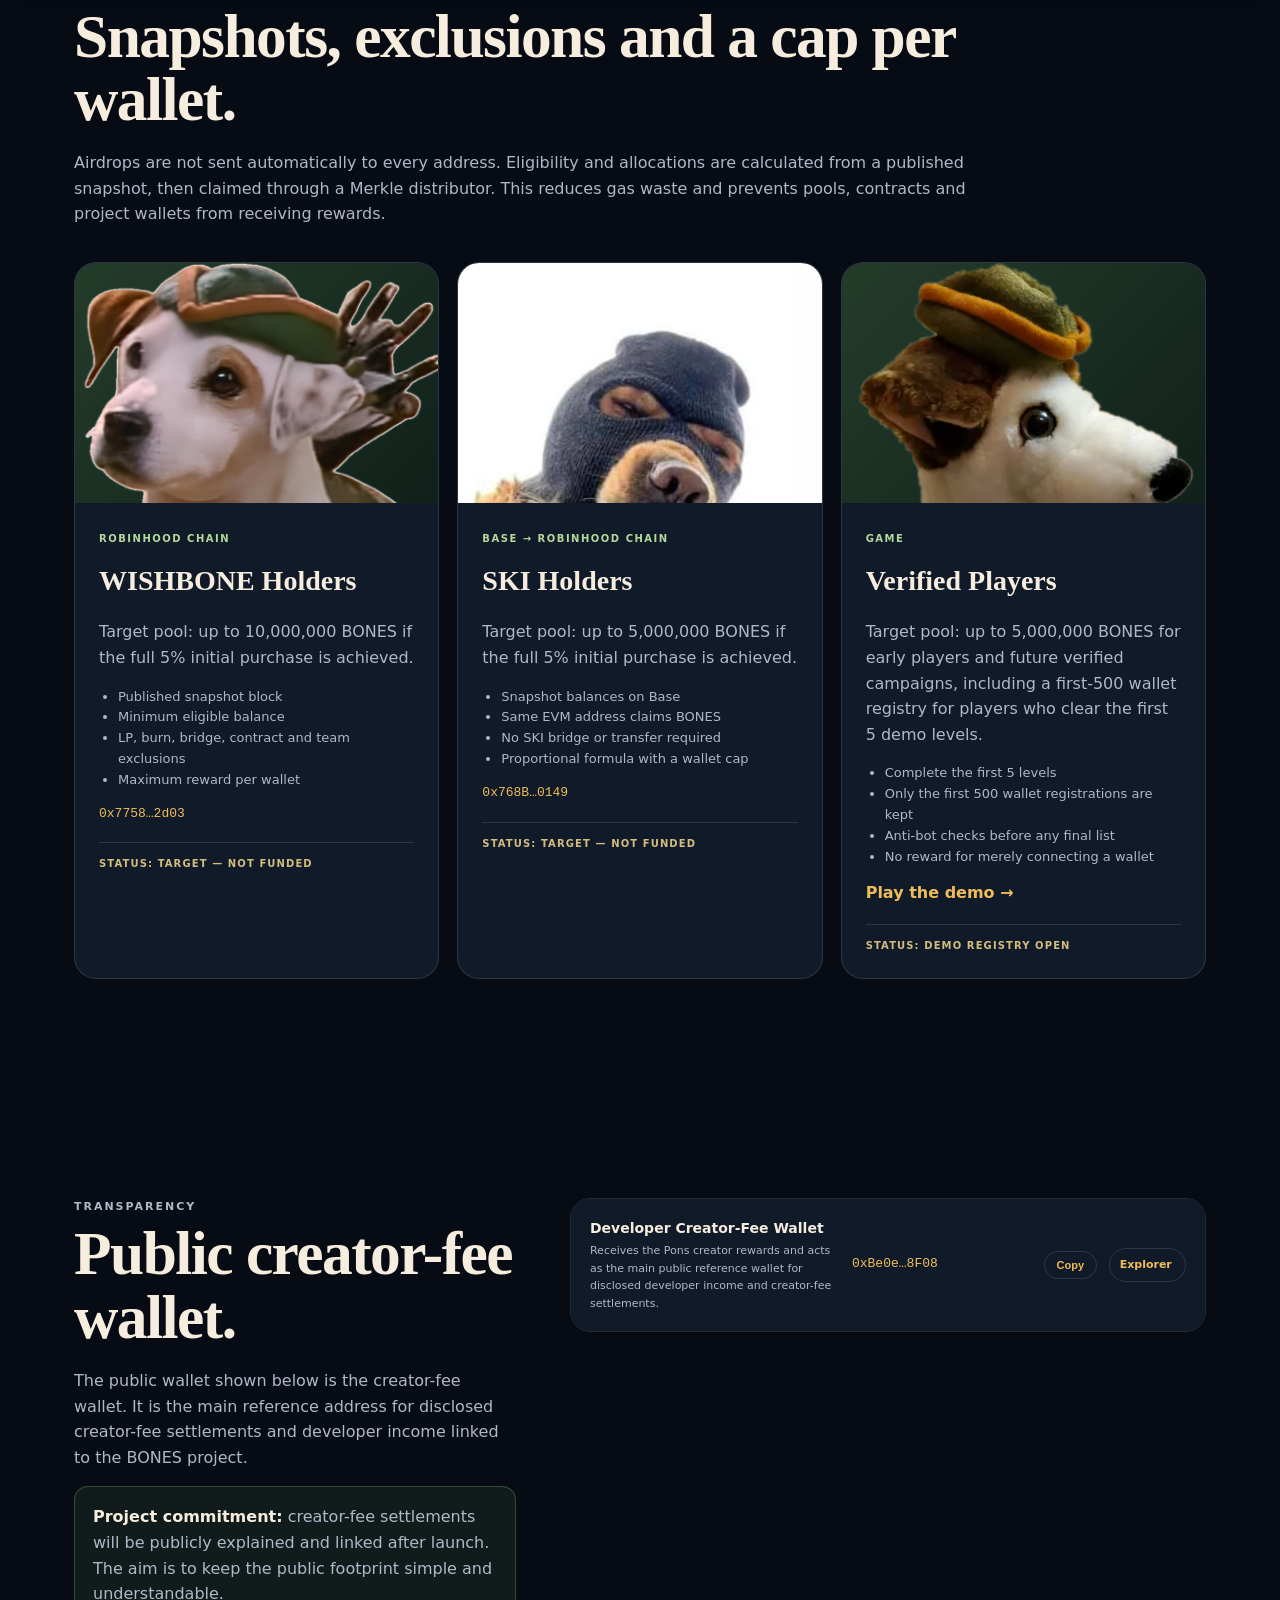
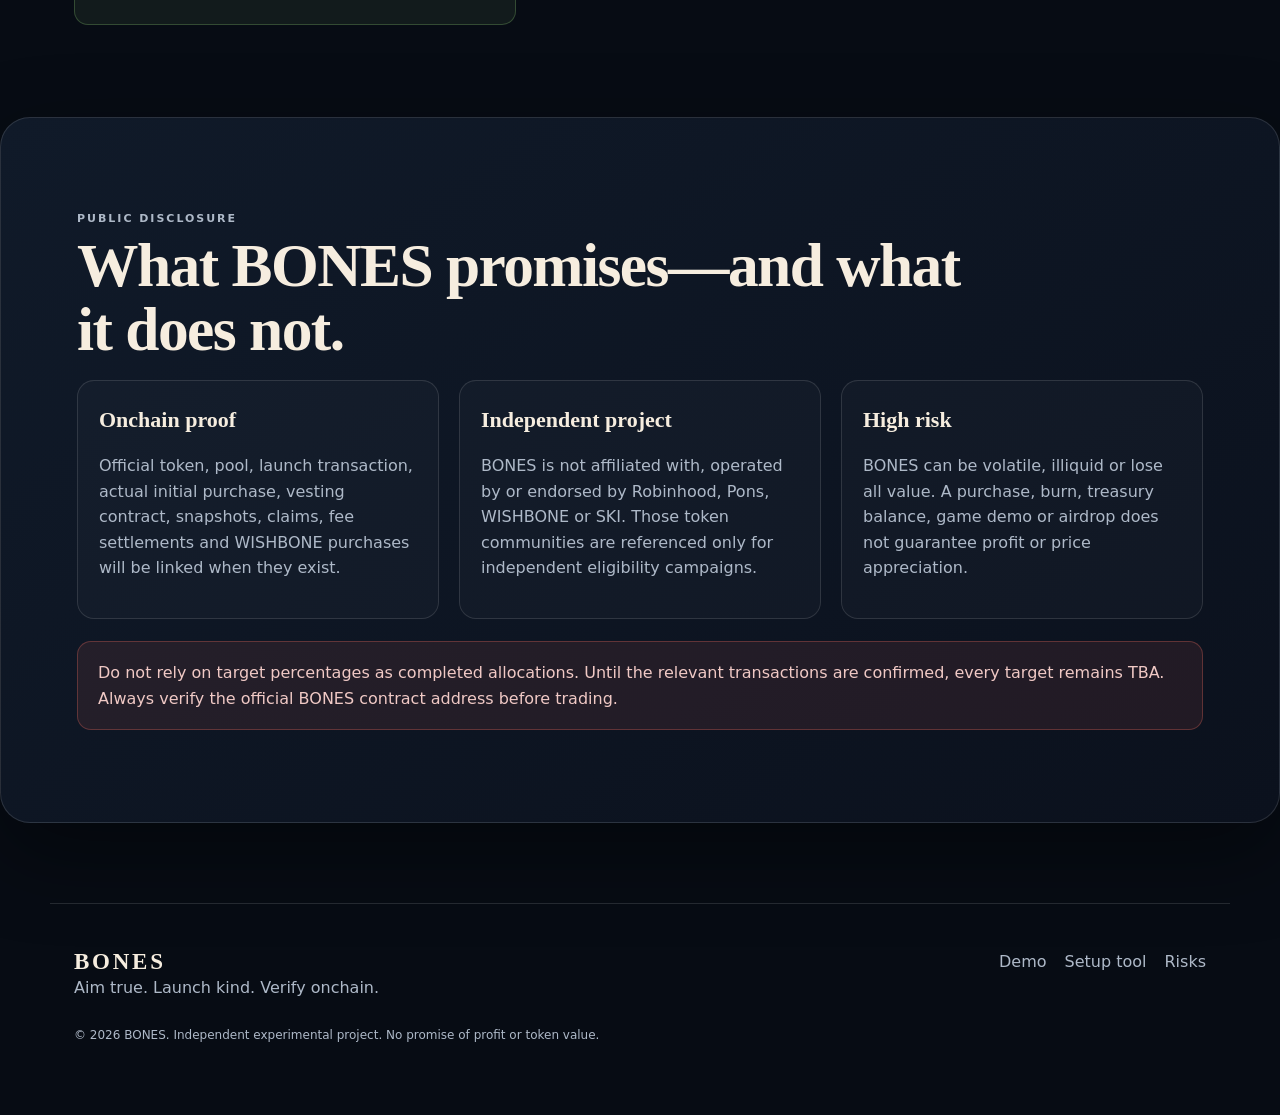
==== commit f34d57e3: "Update demo link from V1.5 to V1.8" ====
--- a/index.html
+++ b/index.html
@@ -34,7 +34,7 @@
         <h1>Launch the pups.<br />Break the towers.<br />Burn $BONES.</h1>
         <p class="hero-copy">A playable browser game connected to a transparent community economy. Creator-fee revenue is allocated between studio income, game development, player rewards, $BONES buyback-and-burn and public $WISHBONE treasury purchases.</p>
         <div class="hero-actions">
-          <a class="primary" href="game.html">Play demo V1.5</a>
+          <a class="primary" href="game.html">Play demo V1.8</a>
           <a class="secondary" id="buyBonesHero" href="#launch">$BONES pre-launch</a>
         </div>
         <div class="contract-pill"><strong>$BONES contract:</strong><span data-contract="bones">TBA AFTER LAUNCH</span><button data-copy="bones" type="button">Copy</button></div>
